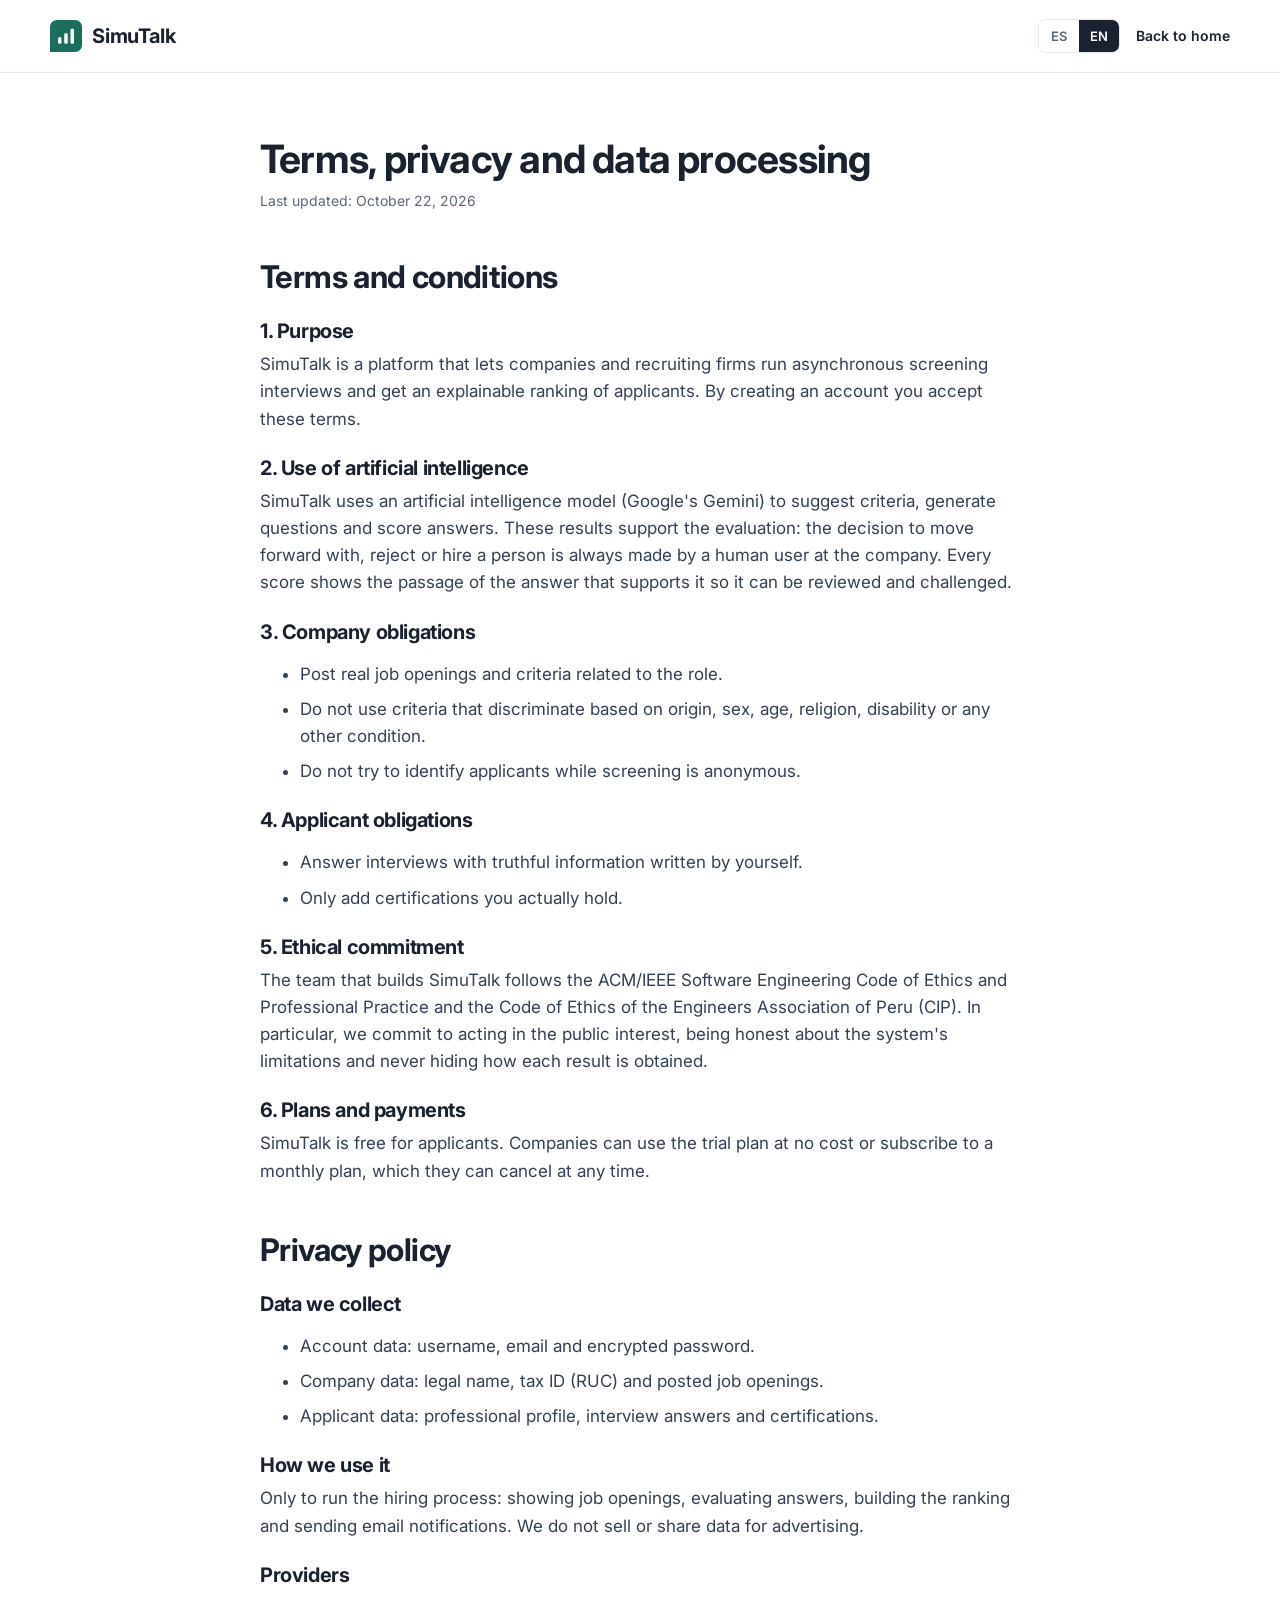
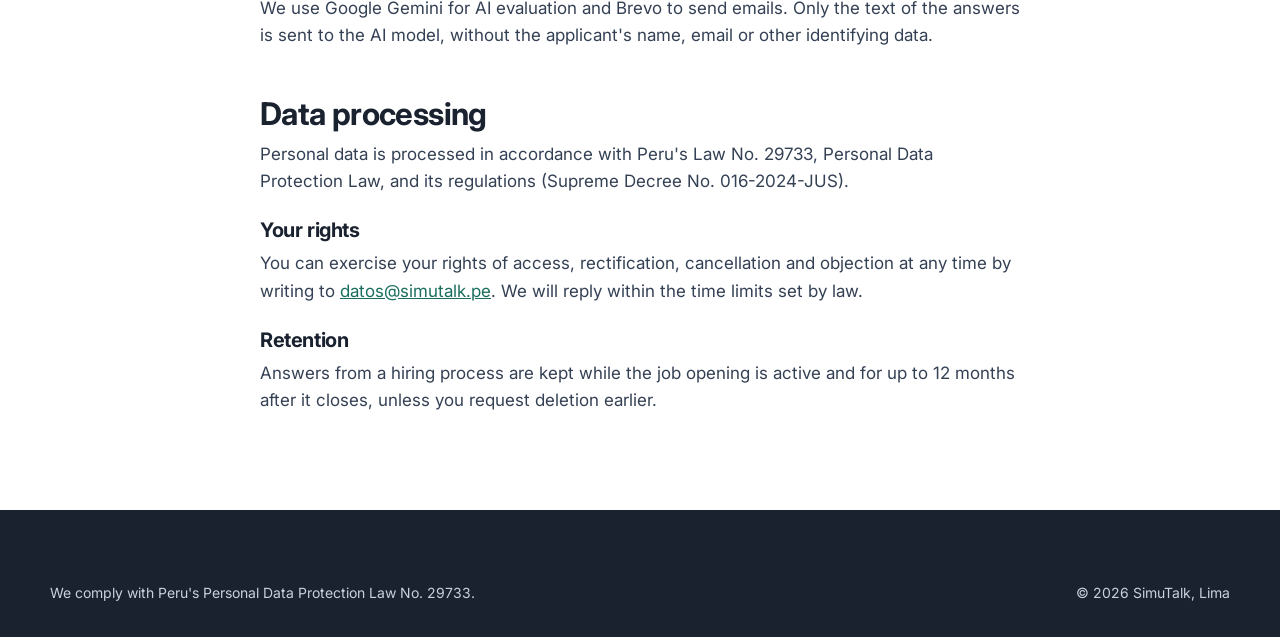
==== legal.html @ f659acd7 "feat(legal): add terms, privacy and data processing page" ====
<!doctype html>
<html lang="es-419" data-idioma="es">
  <head>
    <meta charset="utf-8" />
    <meta name="viewport" content="width=device-width, initial-scale=1" />
    <title>SimuTalk | Términos, privacidad y tratamiento de datos</title>
    <link rel="icon" href="assets/favicon.svg" type="image/svg+xml" />
    <link rel="preconnect" href="https://fonts.googleapis.com" />
    <link rel="preconnect" href="https://fonts.gstatic.com" crossorigin />
    <link
      href="https://fonts.googleapis.com/css2?family=Inter:wght@400;500;600;700&display=swap"
      rel="stylesheet"
    />
    <link rel="stylesheet" href="css/styles.css" />
  </head>
  <body data-titulo="legal.title">
    <a class="saltar" href="#contenido" data-i18n="skip">Saltar al contenido</a>

    <header class="encabezado encabezado-simple" id="encabezado">
      <div class="contenedor">
        <a class="marca" href="index.html" aria-label="SimuTalk, ir al inicio" data-i18n-attr="aria-label:brand.home">
          <svg viewBox="0 0 64 64" aria-hidden="true">
            <path d="M0 14C0 6.3 6.3 0 14 0h36c7.7 0 14 6.3 14 14v36c0 7.7-6.3 14-14 14H0V14z" fill="#1B6E5E" />
            <rect x="16" y="34" width="7" height="14" rx="3.5" fill="#fff" />
            <rect x="28.5" y="26" width="7" height="22" rx="3.5" fill="#fff" />
            <rect x="41" y="17" width="7" height="31" rx="3.5" fill="#fff" />
          </svg>
          <span>SimuTalk</span>
        </a>
        <div class="acciones">
          <div class="idioma" role="group" aria-label="Idioma" data-i18n-attr="aria-label:lang.label">
            <button type="button" data-lang="es" aria-pressed="true" lang="es">ES</button>
            <button type="button" data-lang="en" aria-pressed="false" lang="en">EN</button>
          </div>
          <a class="enlace-sesion" href="index.html" data-i18n="footer.back">Volver al inicio</a>
        </div>
      </div>
    </header>

    <main id="contenido" class="legal">
      <div class="contenedor">
        <h1 data-i18n="legal.h1">Términos, privacidad y tratamiento de datos</h1>
        <p class="actualizado" data-i18n="legal.updated">Última actualización: 22 de octubre de 2026</p>

        <!-- Términos y condiciones -->
        <section id="terminos" aria-labelledby="terminos-titulo">
          <h2 id="terminos-titulo" data-i18n="footer.terms">Términos y condiciones</h2>

          <div data-solo="es" lang="es-419">
            <h3>1. Objeto</h3>
            <p>
              SimuTalk es una plataforma que permite a empresas y consultoras realizar entrevistas de
              preselección asincrónicas y obtener un ranking explicable de postulantes. Al crear una cuenta
              aceptas estos términos.
            </p>
            <h3>2. Uso de inteligencia artificial</h3>
            <p>
              SimuTalk usa un modelo de inteligencia artificial (Gemini, de Google) para sugerir criterios,
              generar preguntas y puntuar respuestas. Estos resultados son una ayuda para la evaluación: la
              decisión de avanzar, descartar o contratar a una persona la toma siempre un usuario humano de la
              empresa. Cada puntaje muestra el fragmento de la respuesta que lo sustenta para que pueda
              revisarse y cuestionarse.
            </p>
            <h3>3. Obligaciones de las empresas</h3>
            <ul>
              <li>Publicar vacantes reales y criterios relacionados con el puesto.</li>
              <li>No usar criterios que discriminen por origen, sexo, edad, religión, discapacidad u otra condición.</li>
              <li>No intentar identificar a los postulantes mientras el cribado es anónimo.</li>
            </ul>
            <h3>4. Obligaciones de los postulantes</h3>
            <ul>
              <li>Responder las entrevistas con información veraz y de autoría propia.</li>
              <li>Registrar solo certificaciones que realmente posean.</li>
            </ul>
            <h3>5. Compromiso ético</h3>
            <p>
              El equipo que desarrolla SimuTalk se rige por el Código de Ética y Práctica Profesional de la
              Ingeniería de Software de ACM/IEEE y por el Código de Ética del Colegio de Ingenieros del Perú (CIP).
              En particular, nos comprometemos a actuar en favor del interés público, a ser honestos sobre las
              limitaciones del sistema y a no ocultar cómo se obtiene cada resultado.
            </p>
            <h3>6. Planes y pagos</h3>
            <p>
              El uso es gratuito para los postulantes. Las empresas pueden usar el plan de prueba sin costo o
              contratar un plan mensual, que pueden cancelar en cualquier momento.
            </p>
          </div>

          <div data-solo="en" lang="en-US">
            <h3>1. Purpose</h3>
            <p>
              SimuTalk is a platform that lets companies and recruiting firms run asynchronous screening
              interviews and get an explainable ranking of applicants. By creating an account you accept these
              terms.
            </p>
            <h3>2. Use of artificial intelligence</h3>
            <p>
              SimuTalk uses an artificial intelligence model (Google's Gemini) to suggest criteria, generate
              questions and score answers. These results support the evaluation: the decision to move forward
              with, reject or hire a person is always made by a human user at the company. Every score shows the
              passage of the answer that supports it so it can be reviewed and challenged.
            </p>
            <h3>3. Company obligations</h3>
            <ul>
              <li>Post real job openings and criteria related to the role.</li>
              <li>Do not use criteria that discriminate based on origin, sex, age, religion, disability or any other condition.</li>
              <li>Do not try to identify applicants while screening is anonymous.</li>
            </ul>
            <h3>4. Applicant obligations</h3>
            <ul>
              <li>Answer interviews with truthful information written by yourself.</li>
              <li>Only add certifications you actually hold.</li>
            </ul>
            <h3>5. Ethical commitment</h3>
            <p>
              The team that builds SimuTalk follows the ACM/IEEE Software Engineering Code of Ethics and
              Professional Practice and the Code of Ethics of the Engineers Association of Peru (CIP). In
              particular, we commit to acting in the public interest, being honest about the system's
              limitations and never hiding how each result is obtained.
            </p>
            <h3>6. Plans and payments</h3>
            <p>
              SimuTalk is free for applicants. Companies can use the trial plan at no cost or subscribe to a
              monthly plan, which they can cancel at any time.
            </p>
          </div>
        </section>

        <!-- Política de privacidad -->
        <section id="privacidad" aria-labelledby="privacidad-titulo">
          <h2 id="privacidad-titulo" data-i18n="footer.privacy">Política de privacidad</h2>

          <div data-solo="es" lang="es-419">
            <h3>Datos que recopilamos</h3>
            <ul>
              <li>Datos de cuenta: nombre de usuario, correo y contraseña cifrada.</li>
              <li>Datos de la empresa: razón social, RUC y vacantes publicadas.</li>
              <li>Datos del postulante: perfil profesional, respuestas a entrevistas y certificaciones.</li>
            </ul>
            <h3>Para qué los usamos</h3>
            <p>
              Solo para operar el proceso de selección: mostrar vacantes, evaluar respuestas, generar el ranking
              y enviar notificaciones por correo. No vendemos ni compartimos datos con fines publicitarios.
            </p>
            <h3>Proveedores</h3>
            <p>
              Usamos Google Gemini para la evaluación con IA y Brevo para el envío de correos. Al modelo de IA
              solo se envía el texto de las respuestas, sin nombre, correo ni otros datos que identifiquen al
              postulante.
            </p>
          </div>

          <div data-solo="en" lang="en-US">
            <h3>Data we collect</h3>
            <ul>
              <li>Account data: username, email and encrypted password.</li>
              <li>Company data: legal name, tax ID (RUC) and posted job openings.</li>
              <li>Applicant data: professional profile, interview answers and certifications.</li>
            </ul>
            <h3>How we use it</h3>
            <p>
              Only to run the hiring process: showing job openings, evaluating answers, building the ranking and
              sending email notifications. We do not sell or share data for advertising.
            </p>
            <h3>Providers</h3>
            <p>
              We use Google Gemini for AI evaluation and Brevo to send emails. Only the text of the answers is
              sent to the AI model, without the applicant's name, email or other identifying data.
            </p>
          </div>
        </section>

        <!-- Tratamiento de datos personales -->
        <section id="datos" aria-labelledby="datos-titulo">
          <h2 id="datos-titulo" data-i18n="footer.data">Tratamiento de datos</h2>

          <div data-solo="es" lang="es-419">
            <p>
              El tratamiento de datos personales se realiza conforme a la Ley N.° 29733, Ley de Protección de
              Datos Personales, y su reglamento (Decreto Supremo N.° 016-2024-JUS).
            </p>
            <h3>Tus derechos</h3>
            <p>
              Puedes ejercer en cualquier momento tus derechos de acceso, rectificación, cancelación y oposición
              escribiendo a <a href="mailto:datos@simutalk.pe">datos@simutalk.pe</a>. Responderemos dentro de los
              plazos que establece la ley.
            </p>
            <h3>Conservación</h3>
            <p>
              Las respuestas de un proceso se conservan mientras la vacante esté activa y hasta 12 meses después
              de cerrada, salvo que pidas su eliminación antes.
            </p>
          </div>

          <div data-solo="en" lang="en-US">
            <p>
              Personal data is processed in accordance with Peru's Law No. 29733, Personal Data Protection Law,
              and its regulations (Supreme Decree No. 016-2024-JUS).
            </p>
            <h3>Your rights</h3>
            <p>
              You can exercise your rights of access, rectification, cancellation and objection at any time by
              writing to <a href="mailto:datos@simutalk.pe">datos@simutalk.pe</a>. We will reply within the
              time limits set by law.
            </p>
            <h3>Retention</h3>
            <p>
              Answers from a hiring process are kept while the job opening is active and for up to 12 months
              after it closes, unless you request deletion earlier.
            </p>
          </div>
        </section>
      </div>
    </main>

    <footer class="pie">
      <div class="contenedor pie-inferior">
        <p data-i18n="footer.law">Cumplimos la Ley N.° 29733 de Protección de Datos Personales.</p>
        <p>© 2026 SimuTalk, Lima</p>
      </div>
    </footer>

    <script src="js/i18n.js"></script>
    <script src="js/main.js"></script>
  </body>
</html>
---- css/styles.css ----
/* =========================================================
   SimuTalk · Landing page
   Tokens tomados del manual de marca en Figma (Identidad de marca)
   ========================================================= */
:root {
  /* Color */
  --pino: #1b6e5e;          /* primario: acciones */
  --pino-oscuro: #0f5c4f;   /* hover y fondos de marca */
  --bruma: #e8f2ef;         /* tinte del primario */
  --papel: #f5f7fa;         /* fondo alterno */
  --tinta: #1a2230;         /* texto */
  --pizarra: #5c6778;       /* texto secundario */
  --borde: #e2e8f0;
  --ambar: #ff9500;         /* evidencia: fragmentos que sustentan un puntaje */
  --ambar-tinte: #fff1dc;
  --blanco: #ffffff;

  /* Tipografía: escala 1.25 */
  --fuente: "Inter", system-ui, -apple-system, "Segoe UI", sans-serif;
  --t-sm: 0.875rem;
  --t-base: 1.0625rem;
  --t-md: 1.25rem;
  --t-lg: 1.5625rem;
  --t-xl: 1.953rem;
  --t-2xl: 2.441rem;
  --t-3xl: clamp(2.25rem, 4.6vw, 3.815rem);

  /* Espaciado: múltiplos de 8 (Material Design) */
  --e-1: 0.5rem;
  --e-2: 1rem;
  --e-3: 1.5rem;
  --e-4: 2rem;
  --e-6: 3rem;
  --e-8: 4rem;
  --e-12: 6rem;

  --radio-s: 8px;
  --radio-m: 12px;
  --radio-l: 20px;
  --ancho: 1180px;
  --sombra: 0 1px 2px rgba(26, 34, 48, 0.06), 0 8px 24px rgba(26, 34, 48, 0.08);
}

/* ---------- Base ---------- */
*,
*::before,
*::after {
  box-sizing: border-box;
}

html {
  scroll-behavior: smooth;
  scroll-padding-top: 80px;
}

body {
  margin: 0;
  font-family: var(--fuente);
  font-size: var(--t-base);
  line-height: 1.6;
  color: var(--tinta);
  background: var(--blanco);
  -webkit-font-smoothing: antialiased;
}

img,
svg {
  display: block;
  max-width: 100%;
}

h1,
h2,
h3 {
  margin: 0;
  line-height: 1.15;
  letter-spacing: -0.02em;
  font-weight: 700;
}

p {
  margin: 0;
}

a {
  color: var(--pino);
}

:focus-visible {
  outline: 3px solid var(--ambar);
  outline-offset: 3px;
  border-radius: 4px;
}

.contenedor {
  width: min(100% - 2rem, var(--ancho));
  margin-inline: auto;
}

.solo-lectores {
  position: absolute;
  width: 1px;
  height: 1px;
  overflow: hidden;
  clip: rect(0 0 0 0);
  white-space: nowrap;
}

.saltar {
  position: absolute;
  left: 1rem;
  top: -100px;
  z-index: 100;
  padding: var(--e-1) var(--e-2);
  background: var(--tinta);
  color: var(--blanco);
  border-radius: var(--radio-s);
}

.saltar:focus {
  top: 1rem;
}

/* ---------- Botones (estados al estilo Material) ---------- */
.boton {
  display: inline-flex;
  align-items: center;
  justify-content: center;
  min-height: 48px;
  padding: 0 var(--e-3);
  border: 1px solid transparent;
  border-radius: var(--radio-s);
  font: 600 var(--t-base) / 1 var(--fuente);
  text-decoration: none;
  cursor: pointer;
  transition: background-color 0.15s, border-color 0.15s;
}

.boton-primario {
  background: var(--pino);
  color: var(--blanco);
}

.boton-primario:hover {
  background: var(--pino-oscuro);
}

.boton-secundario {
  background: var(--blanco);
  color: var(--tinta);
  border-color: var(--borde);
}

.boton-secundario:hover {
  border-color: var(--pino);
  color: var(--pino);
}

/* ---------- Encabezado ---------- */
.encabezado {
  position: sticky;
  top: 0;
  z-index: 50;
  background: rgba(255, 255, 255, 0.94);
  backdrop-filter: blur(8px);
  border-bottom: 1px solid var(--borde);
}

.encabezado .contenedor {
  display: flex;
  align-items: center;
  gap: var(--e-3);
  min-height: 72px;
}

.marca {
  display: inline-flex;
  align-items: center;
  gap: 10px;
  color: var(--tinta);
  text-decoration: none;
  font-weight: 700;
  font-size: var(--t-md);
  letter-spacing: -0.01em;
}

.marca svg {
  width: 32px;
  height: 32px;
}

.navegacion {
  margin-left: auto;
}

.navegacion ul {
  display: flex;
  gap: var(--e-3);
  margin: 0;
  padding: 0;
  list-style: none;
}

.navegacion a {
  color: var(--pizarra);
  text-decoration: none;
  font-size: var(--t-sm);
  font-weight: 500;
}

.navegacion a:hover {
  color: var(--tinta);
}

.acciones {
  display: flex;
  align-items: center;
  gap: var(--e-2);
}

.acciones .boton {
  min-height: 40px;
  padding: 0 var(--e-2);
  font-size: var(--t-sm);
}

.enlace-sesion {
  color: var(--tinta);
  font-size: var(--t-sm);
  font-weight: 600;
  text-decoration: none;
}

.idioma {
  display: inline-flex;
  border: 1px solid var(--borde);
  border-radius: var(--radio-s);
  overflow: hidden;
}

.idioma button {
  min-width: 40px;
  min-height: 32px;
  border: 0;
  background: transparent;
  color: var(--pizarra);
  font: 600 0.8125rem var(--fuente);
  cursor: pointer;
}

.idioma button[aria-pressed="true"] {
  background: var(--tinta);
  color: var(--blanco);
}

.boton-menu {
  display: none;
  margin-left: auto;
  width: 44px;
  height: 44px;
  border: 1px solid var(--borde);
  border-radius: var(--radio-s);
  background: var(--blanco);
  cursor: pointer;
}

.boton-menu span {
  display: block;
  width: 18px;
  height: 2px;
  margin: 4px auto;
  background: var(--tinta);
}

/* ---------- Hero ---------- */
.hero {
  padding: var(--e-8) 0;
  background: linear-gradient(var(--papel), var(--blanco));
}

.hero .contenedor {
  display: grid;
  grid-template-columns: 1fr 1.05fr;
  gap: var(--e-8);
  align-items: center;
}

.hero h1 {
  font-size: var(--t-3xl);
  letter-spacing: -0.035em;
  max-width: 13ch;
}

.hero-texto > p {
  margin-top: var(--e-3);
  max-width: 46ch;
  font-size: var(--t-md);
  color: var(--pizarra);
}

.hero-botones {
  display: flex;
  flex-wrap: wrap;
  gap: var(--e-2);
  margin-top: var(--e-4);
}

.hero-nota {
  margin-top: var(--e-2);
  font-size: var(--t-sm);
  color: var(--pizarra);
}

/* Demo de evidencia: el elemento principal de la página */
.evidencia {
  background: var(--blanco);
  border: 1px solid var(--borde);
  border-radius: var(--radio-l);
  box-shadow: var(--sombra);
  overflow: hidden;
}

.evidencia-cabecera {
  display: flex;
  justify-content: space-between;
  gap: var(--e-2);
  padding: var(--e-3) var(--e-3) var(--e-2);
  border-bottom: 1px solid var(--borde);
}

.evidencia-cabecera strong {
  display: block;
  font-size: var(--t-base);
}

.evidencia-cabecera small {
  color: var(--pizarra);
  font-size: var(--t-sm);
}

.puntaje-total {
  text-align: right;
}

.puntaje-total b {
  display: block;
  font-size: var(--t-xl);
  line-height: 1;
  font-variant-numeric: tabular-nums;
  color: var(--pino);
}

.evidencia-cuerpo {
  padding: var(--e-3);
}

.pregunta {
  font-size: var(--t-sm);
  color: var(--pizarra);
}

.respuesta {
  margin-top: var(--e-1);
  font-size: 0.98rem;
  line-height: 1.7;
}

.fragmento {
  padding: 1px 2px;
  border-bottom: 2px solid var(--borde);
  transition: background-color 0.2s, border-color 0.2s;
}

.fragmento.activo {
  background: var(--ambar-tinte);
  border-bottom-color: var(--ambar);
}

.criterios {
  display: grid;
  gap: var(--e-1);
  margin: var(--e-3) 0 0;
  padding: 0;
  list-style: none;
}

.criterio {
  display: grid;
  grid-template-columns: 1fr auto auto;
  align-items: center;
  gap: var(--e-2);
  width: 100%;
  padding: 12px var(--e-2);
  border: 1px solid var(--borde);
  border-radius: var(--radio-m);
  background: var(--blanco);
  color: var(--tinta);
  font: 500 var(--t-sm) var(--fuente);
  text-align: left;
  cursor: pointer;
}

.criterio:hover {
  border-color: var(--pizarra);
}

.criterio[aria-pressed="true"] {
  border-color: var(--ambar);
  background: var(--ambar-tinte);
}

.criterio .peso {
  color: var(--pizarra);
  font-variant-numeric: tabular-nums;
}

.criterio .valor {
  min-width: 2.5ch;
  font-weight: 700;
  font-size: var(--t-base);
  text-align: right;
  font-variant-numeric: tabular-nums;
}

.evidencia-pie {
  padding: var(--e-2) var(--e-3);
  background: var(--papel);
  font-size: var(--t-sm);
  color: var(--pizarra);
}

/* ---------- Secciones ---------- */
.seccion {
  padding: var(--e-12) 0;
}

.seccion-alterna {
  background: var(--papel);
}

.seccion h2 {
  font-size: var(--t-2xl);
  max-width: 22ch;
}

.introduccion {
  margin-top: var(--e-2);
  max-width: 60ch;
  font-size: var(--t-md);
  color: var(--pizarra);
}

/* Problema */
.cifras {
  display: grid;
  grid-template-columns: repeat(3, 1fr);
  gap: var(--e-4);
  margin: var(--e-6) 0 0;
}

.cifras div {
  padding-top: var(--e-2);
  border-top: 3px solid var(--pino);
}

.cifras dt {
  font-size: var(--t-2xl);
  font-weight: 700;
  letter-spacing: -0.03em;
  font-variant-numeric: tabular-nums;
}

.cifras dd {
  margin: var(--e-1) 0 0;
  color: var(--pizarra);
  max-width: 28ch;
}

.fuente {
  margin-top: var(--e-3);
  font-size: var(--t-sm);
  color: var(--pizarra);
}

/* Pasos (es una secuencia real, por eso va numerado) */
.pasos {
  display: grid;
  grid-template-columns: repeat(3, 1fr);
  gap: var(--e-4);
  margin: var(--e-6) 0 0;
  padding: 0;
  list-style: none;
  counter-reset: paso;
}

.pasos li {
  position: relative;
  padding-top: var(--e-6);
  counter-increment: paso;
}

.pasos li::before {
  content: counter(paso);
  position: absolute;
  top: 0;
  left: 0;
  display: grid;
  place-items: center;
  width: 40px;
  height: 40px;
  border-radius: 50%;
  background: var(--pino);
  color: var(--blanco);
  font-weight: 700;
}

.pasos li:not(:last-child)::after {
  content: "";
  position: absolute;
  top: 20px;
  left: 56px;
  right: -16px;
  height: 2px;
  background: var(--borde);
}

.pasos h3,
.funciones h3 {
  font-size: var(--t-md);
}

.pasos p,
.funciones p {
  margin-top: var(--e-1);
  color: var(--pizarra);
}

/* Funcionalidades: lista en dos columnas, sin tarjetas */
.funciones {
  display: grid;
  grid-template-columns: repeat(2, 1fr);
  gap: var(--e-4) var(--e-8);
  margin: var(--e-6) 0 0;
  padding: 0;
  list-style: none;
}

.funciones li {
  padding-left: var(--e-3);
  border-left: 2px solid var(--bruma);
}

/* Audiencias */
.audiencias {
  display: grid;
  grid-template-columns: 1fr 1fr;
}

.audiencia {
  padding: var(--e-12) var(--e-6);
}

/* alinea el texto con el borde del contenedor */
.audiencia-empresa {
  padding-left: max(1rem, calc(100% - var(--ancho) / 2));
  background: var(--pino-oscuro);
  color: var(--blanco);
}

.audiencia-postulante {
  background: var(--bruma);
}

.audiencia h2 {
  font-size: var(--t-xl);
  max-width: 16ch;
}

.audiencia ul {
  margin: var(--e-3) 0 var(--e-4);
  padding-left: 1.1em;
}

.audiencia li + li {
  margin-top: var(--e-1);
}

.audiencia-empresa .boton {
  background: var(--blanco);
  color: var(--pino-oscuro);
}

.audiencia-empresa .boton:hover {
  background: var(--bruma);
}

/* Impacto ambiental */
.impacto {
  display: grid;
  grid-template-columns: 1fr 1fr;
  gap: var(--e-8);
  align-items: center;
}

.calculadora {
  padding: var(--e-4);
  border: 1px solid var(--borde);
  border-radius: var(--radio-l);
  background: var(--blanco);
}

.calculadora label {
  display: flex;
  justify-content: space-between;
  font-weight: 600;
}

.calculadora output {
  font-variant-numeric: tabular-nums;
  color: var(--pino);
}

.calculadora input[type="range"] {
  width: 100%;
  margin: var(--e-2) 0 var(--e-3);
  accent-color: var(--pino);
}

.resultados {
  display: grid;
  grid-template-columns: repeat(3, 1fr);
  gap: var(--e-2);
  margin: 0;
}

.resultados dt {
  font-size: var(--t-sm);
  color: var(--pizarra);
}

.resultados dd {
  margin: 4px 0 0;
  font-size: var(--t-lg);
  font-weight: 700;
  font-variant-numeric: tabular-nums;
}

.calculadora .fuente {
  margin-top: var(--e-3);
}

/* Planes */
.planes {
  display: grid;
  grid-template-columns: repeat(3, 1fr);
  gap: var(--e-3);
  margin-top: var(--e-6);
  align-items: start;
}

.plan {
  padding: var(--e-4);
  border: 1px solid var(--borde);
  border-radius: var(--radio-l);
  background: var(--blanco);
}

.plan-destacado {
  border: 2px solid var(--pino);
  box-shadow: var(--sombra);
}

.plan h3 {
  font-size: var(--t-md);
}

.plan .etiqueta {
  display: inline-block;
  margin-left: var(--e-1);
  padding: 2px 10px;
  border-radius: 999px;
  background: var(--bruma);
  color: var(--pino-oscuro);
  font-size: 0.8125rem;
  font-weight: 600;
  vertical-align: middle;
}

.precio {
  margin: var(--e-2) 0 var(--e-3);
  font-size: var(--t-2xl);
  font-weight: 700;
  letter-spacing: -0.03em;
}

.precio small {
  font-size: var(--t-sm);
  font-weight: 500;
  color: var(--pizarra);
  letter-spacing: 0;
}

.plan ul {
  margin: 0 0 var(--e-4);
  padding-left: 1.1em;
  color: var(--pizarra);
}

.plan li + li {
  margin-top: 6px;
}

.plan .boton {
  width: 100%;
}

/* Video */
.video {
  display: flex;
  flex-wrap: wrap;
  align-items: center;
  justify-content: space-between;
  gap: var(--e-3);
}

/* Preguntas frecuentes */
.preguntas {
  max-width: 760px;
  margin-top: var(--e-4);
}

.pregunta-item {
  border-bottom: 1px solid var(--borde);
}

.pregunta-item h3 {
  font-size: var(--t-base);
}

.pregunta-item button {
  display: flex;
  justify-content: space-between;
  align-items: center;
  gap: var(--e-2);
  width: 100%;
  padding: var(--e-3) 0;
  border: 0;
  background: none;
  color: var(--tinta);
  font: 600 var(--t-base) var(--fuente);
  text-align: left;
  cursor: pointer;
}

.pregunta-item button::after {
  content: "+";
  font-size: var(--t-lg);
  font-weight: 400;
  color: var(--pino);
  transition: transform 0.2s;
}

.pregunta-item button[aria-expanded="true"]::after {
  transform: rotate(45deg);
}

.pregunta-item .respuesta-faq {
  padding-bottom: var(--e-3);
  color: var(--pizarra);
  max-width: 65ch;
}

/* Llamado final */
.llamado {
  padding: var(--e-8) 0;
  background: var(--pino);
  color: var(--blanco);
}

.llamado .contenedor {
  display: flex;
  flex-wrap: wrap;
  align-items: center;
  justify-content: space-between;
  gap: var(--e-3);
}

.llamado h2 {
  font-size: var(--t-xl);
}

.llamado p {
  margin-top: var(--e-1);
  opacity: 0.85;
}

.llamado .boton {
  background: var(--blanco);
  color: var(--pino-oscuro);
}

/* Pie de página */
.pie {
  padding: var(--e-6) 0 var(--e-4);
  background: var(--tinta);
  color: #c9d1dc;
  font-size: var(--t-sm);
}

.pie a {
  color: #c9d1dc;
}

.pie a:hover {
  color: var(--blanco);
}

.pie-superior {
  display: flex;
  flex-wrap: wrap;
  justify-content: space-between;
  gap: var(--e-4);
  padding-bottom: var(--e-4);
  border-bottom: 1px solid #2c3647;
}

.pie .marca {
  color: var(--blanco);
}

.pie-superior p {
  margin-top: var(--e-1);
  max-width: 34ch;
}

.pie nav ul {
  display: grid;
  grid-template-columns: repeat(2, auto);
  gap: var(--e-1) var(--e-6);
  margin: 0;
  padding: 0;
  list-style: none;
}

.pie-inferior {
  display: flex;
  flex-wrap: wrap;
  justify-content: space-between;
  gap: var(--e-2);
  padding-top: var(--e-3);
}

/* ---------- Página legal ---------- */
.legal {
  padding: var(--e-8) 0 var(--e-12);
}

.legal .contenedor {
  max-width: 760px;
}

.legal h1 {
  font-size: var(--t-2xl);
}

.legal h2 {
  margin-top: var(--e-6);
  font-size: var(--t-xl);
}

.legal h3 {
  margin-top: var(--e-3);
  font-size: var(--t-md);
}

.legal p,
.legal li {
  margin-top: var(--e-1);
  color: #344054;
}

.legal .actualizado {
  margin-top: var(--e-1);
  color: var(--pizarra);
  font-size: var(--t-sm);
}

/* Texto bilingüe largo: se muestra solo el bloque del idioma activo */
[data-idioma="es"] [data-solo="en"],
[data-idioma="en"] [data-solo="es"] {
  display: none;
}

.legal section {
  margin-top: var(--e-6);
}

.encabezado-simple .acciones {
  margin-left: auto;
}

/* ---------- Responsive ---------- */
@media (max-width: 1080px) {
  .navegacion ul {
    gap: var(--e-2);
  }

  .enlace-sesion {
    display: none;
  }

  .encabezado-simple .enlace-sesion {
    display: inline;
  }
}

@media (max-width: 960px) {
  .boton-menu {
    display: block;
  }

  .navegacion,
  .acciones {
    display: none;
  }

  .encabezado-simple .acciones {
    display: flex;
  }

  .encabezado.abierto .contenedor {
    flex-wrap: wrap;
    padding-bottom: var(--e-2);
  }

  .encabezado.abierto .navegacion,
  .encabezado.abierto .acciones {
    display: block;
    width: 100%;
    margin: 0;
  }

  .encabezado.abierto .navegacion ul {
    flex-direction: column;
    gap: 0;
  }

  .encabezado.abierto .navegacion a {
    display: block;
    padding: 12px 0;
    font-size: var(--t-base);
  }

  .encabezado.abierto .acciones {
    display: flex;
    flex-wrap: wrap;
  }

  .encabezado.abierto .enlace-sesion {
    display: inline;
  }

  .hero .contenedor,
  .impacto {
    grid-template-columns: 1fr;
  }

  .hero h1 {
    max-width: 16ch;
  }

  .cifras,
  .pasos,
  .planes {
    grid-template-columns: 1fr;
  }

  .pasos li:not(:last-child)::after {
    display: none;
  }

  .audiencias {
    grid-template-columns: 1fr;
  }

  .audiencia {
    padding: var(--e-8) var(--e-3);
  }
}

@media (max-width: 640px) {
  :root {
    --e-12: 4rem;
  }

  .funciones,
  .resultados {
    grid-template-columns: 1fr;
  }

  .hero-botones .boton {
    width: 100%;
  }

  .criterio {
    grid-template-columns: 1fr auto;
  }

  .criterio .peso {
    display: none;
  }

  .pie nav ul {
    grid-template-columns: 1fr;
  }
}

@media (prefers-reduced-motion: reduce) {
  html {
    scroll-behavior: auto;
  }

  *,
  *::before,
  *::after {
    transition: none !important;
  }
}
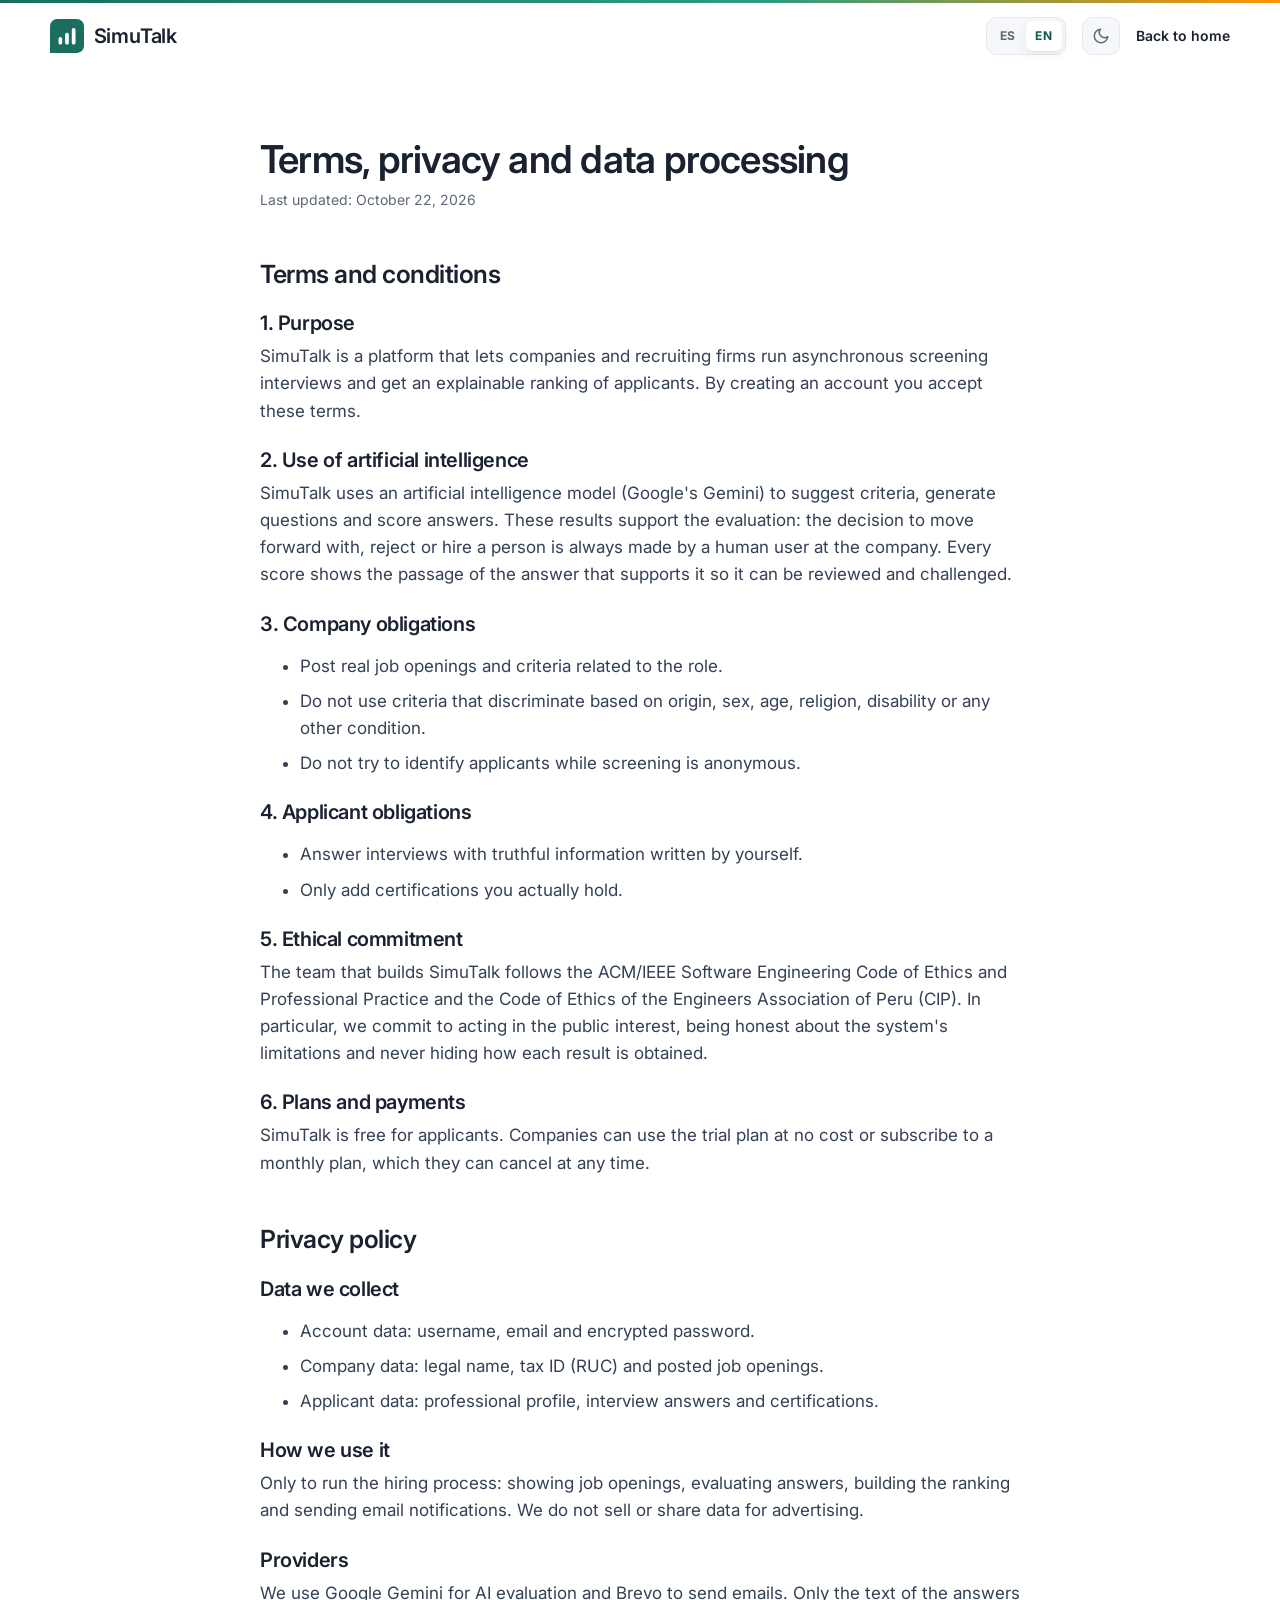
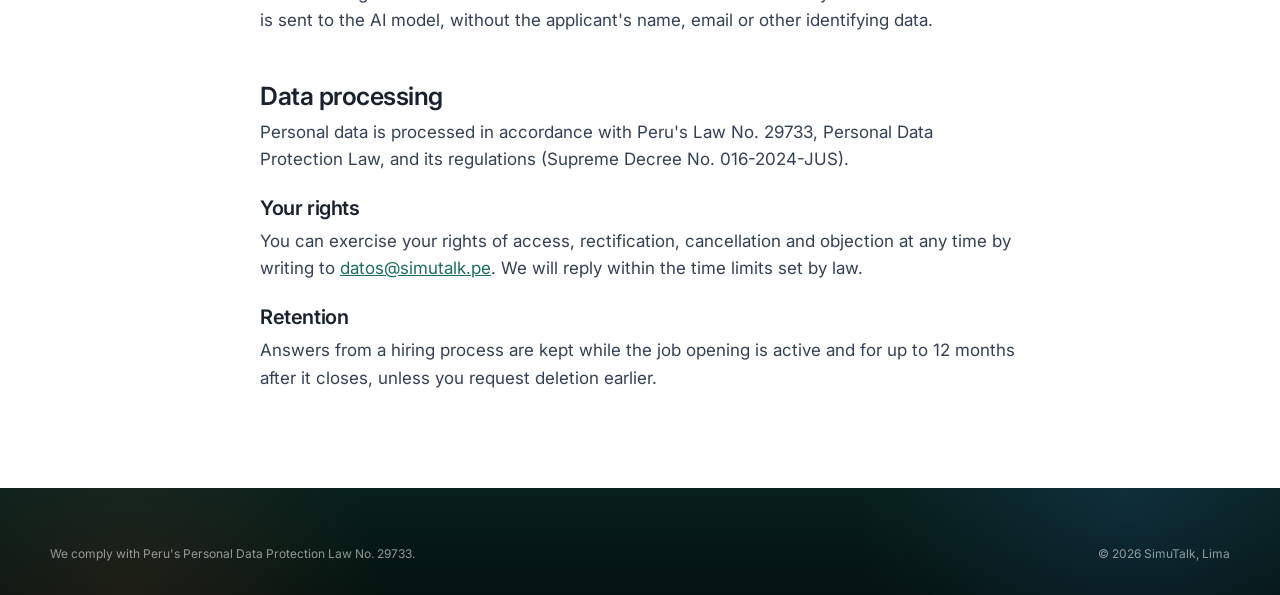
==== commit 11bf5d62: "feat(landing): add dark mode toggle" ====
--- a/legal.html
+++ b/legal.html
@@ -11,6 +11,18 @@
       href="https://fonts.googleapis.com/css2?family=Inter:wght@400;500;600;700&display=swap"
       rel="stylesheet"
     />
+    <script>
+      
+      (function () {
+        try {
+          if (localStorage.getItem("simutalk.tema") === "oscuro") {
+            document.documentElement.dataset.tema = "oscuro";
+          }
+        } catch (e) {
+          
+        }
+      })();
+    </script>
     <link rel="stylesheet" href="css/styles.css" />
   </head>
   <body data-titulo="legal.title">
@@ -32,6 +44,21 @@
             <button type="button" data-lang="es" aria-pressed="true" lang="es">ES</button>
             <button type="button" data-lang="en" aria-pressed="false" lang="en">EN</button>
           </div>
+          <button
+            class="boton-tema"
+            id="boton-tema"
+            type="button"
+            aria-label="Cambiar a modo oscuro"
+            title="Cambiar a modo oscuro"
+          >
+            <svg class="icono-luna" viewBox="0 0 24 24" width="18" height="18" fill="none" stroke="currentColor" stroke-width="2" stroke-linecap="round" stroke-linejoin="round" aria-hidden="true">
+              <path d="M21 12.79A9 9 0 1 1 11.21 3 7 7 0 0 0 21 12.79z" />
+            </svg>
+            <svg class="icono-sol" viewBox="0 0 24 24" width="18" height="18" fill="none" stroke="currentColor" stroke-width="2" stroke-linecap="round" stroke-linejoin="round" aria-hidden="true">
+              <circle cx="12" cy="12" r="4" />
+              <path d="M12 2v2M12 20v2M4.93 4.93l1.41 1.41M17.66 17.66l1.41 1.41M2 12h2M20 12h2M4.93 19.07l1.41-1.41M17.66 6.34l1.41-1.41" />
+            </svg>
+          </button>
           <a class="enlace-sesion" href="index.html" data-i18n="footer.back">Volver al inicio</a>
         </div>
       </div>
--- a/css/styles.css
+++ b/css/styles.css
@@ -1,31 +1,44 @@
 /* =========================================================
    SimuTalk · Landing page
-   Tokens tomados del manual de marca en Figma (Identidad de marca)
+   Tokens del manual de marca (Figma) alineados con la app Angular:
+   mismos verdes, naranja de acento, Inter, curva de movimiento y sombras.
    ========================================================= */
 :root {
-  /* Color */
-  --pino: #1b6e5e;          /* primario: acciones */
-  --pino-oscuro: #0f5c4f;   /* hover y fondos de marca */
-  --bruma: #e8f2ef;         /* tinte del primario */
-  --papel: #f5f7fa;         /* fondo alterno */
-  --tinta: #1a2230;         /* texto */
-  --pizarra: #5c6778;       /* texto secundario */
+  /* Color de la marca */
+  --pino: #1b6e5e; /* primario: acciones */
+  --pino-oscuro: #0f5c4f; /* hover y fondos de marca */
+  --pino-noche: #0a3a33; /* fondos oscuros */
+  --menta: #7fd6c0; /* acento claro sobre verde */
+  --bruma: #e8f2ef; /* tinte del primario */
+  --papel: #f5f7fa; /* fondo alterno */
+  --tinta: #1a2230; /* texto */
+  --pizarra: #5c6778; /* texto secundario */
   --borde: #e2e8f0;
-  --ambar: #ff9500;         /* evidencia: fragmentos que sustentan un puntaje */
+  --ambar: #ff9500; /* evidencia y acento */
   --ambar-tinte: #fff1dc;
+  --azul: #3e6ae1; /* tercer color de criterios */
   --blanco: #ffffff;
 
-  /* Tipografía: escala 1.25 */
+  /* Banda de marca: verde profundo con brillos (igual que la app) */
+  --banda:
+    radial-gradient(circle at 88% 12%, rgba(255, 149, 0, 0.22), transparent 30%),
+    radial-gradient(circle at 6% 105%, rgba(127, 214, 192, 0.28), transparent 34%),
+    linear-gradient(140deg, var(--pino) 0%, var(--pino-oscuro) 55%, var(--pino-noche) 100%);
+  --trama:
+    linear-gradient(rgba(255, 255, 255, 0.06) 1px, transparent 1px),
+    linear-gradient(90deg, rgba(255, 255, 255, 0.06) 1px, transparent 1px);
+
+  /* Tipografía */
   --fuente: "Inter", system-ui, -apple-system, "Segoe UI", sans-serif;
+  --t-xs: 0.75rem;
   --t-sm: 0.875rem;
   --t-base: 1.0625rem;
   --t-md: 1.25rem;
   --t-lg: 1.5625rem;
-  --t-xl: 1.953rem;
-  --t-2xl: 2.441rem;
-  --t-3xl: clamp(2.25rem, 4.6vw, 3.815rem);
-
-  /* Espaciado: múltiplos de 8 (Material Design) */
+  --t-xl: clamp(1.75rem, 3vw, 2.4rem);
+  --t-3xl: clamp(2.3rem, 4.8vw, 3.75rem);
+
+  /* Espaciado: múltiplos de 8 */
   --e-1: 0.5rem;
   --e-2: 1rem;
   --e-3: 1.5rem;
@@ -34,13 +47,41 @@
   --e-8: 4rem;
   --e-12: 6rem;
 
-  --radio-s: 8px;
-  --radio-m: 12px;
+  --radio-s: 10px;
+  --radio-m: 14px;
   --radio-l: 20px;
   --ancho: 1180px;
-  --sombra: 0 1px 2px rgba(26, 34, 48, 0.06), 0 8px 24px rgba(26, 34, 48, 0.08);
-}
-
+
+  --sombra-s: 0 1px 2px rgba(16, 24, 40, 0.04), 0 4px 12px rgba(16, 24, 40, 0.05);
+  --sombra-m: 0 14px 34px rgba(15, 92, 79, 0.12);
+  --sombra-l: 0 30px 70px rgba(10, 58, 51, 0.28);
+
+  /* Movimiento: lento y suave, sin rebotes */
+  --curva: cubic-bezier(0.22, 1, 0.36, 1);
+  --dur: 0.33s;
+  
+  /* Superficies: en el tema claro son blancas; el tema oscuro las redefine */
+  --fondo: var(--blanco); /* fondo de la página */
+  --superficie: var(--blanco); /* tarjetas y contenedores */
+}
+
+/* ---------- Tema oscuro: mismas variables, otros valores ---------- */
+:root[data-tema="oscuro"] {
+  color-scheme: dark; /* barras de scroll y controles nativos también oscuros */
+
+  --fondo: #0b1513;
+  --superficie: #152522;
+  --papel: #101d1a;
+  --bruma: #17322c;
+  --tinta: #e8f0ee;
+  --pizarra: #9fb1ac;
+  --borde: #263a35;
+  --ambar-tinte: #3b2d15;
+
+  --sombra-s: 0 1px 2px rgba(0, 0, 0, 0.3), 0 4px 12px rgba(0, 0, 0, 0.25);
+  --sombra-m: 0 14px 34px rgba(0, 0, 0, 0.4);
+  --sombra-l: 0 30px 70px rgba(0, 0, 0, 0.5);
+}
 /* ---------- Base ---------- */
 *,
 *::before,
@@ -50,7 +91,7 @@
 
 html {
   scroll-behavior: smooth;
-  scroll-padding-top: 80px;
+  scroll-padding-top: 84px;
 }
 
 body {
@@ -75,7 +116,7 @@
   margin: 0;
   line-height: 1.15;
   letter-spacing: -0.02em;
-  font-weight: 700;
+  font-weight: 600;
 }
 
 p {
@@ -89,12 +130,18 @@
 :focus-visible {
   outline: 3px solid var(--ambar);
   outline-offset: 3px;
-  border-radius: 4px;
+  border-radius: 6px;
 }
 
 .contenedor {
-  width: min(100% - 2rem, var(--ancho));
+  width: min(100% - 2.5rem, var(--ancho));
   margin-inline: auto;
+}
+
+.material-symbols-outlined {
+  font-size: 1.25em;
+  line-height: 1;
+  user-select: none;
 }
 
 .solo-lectores {
@@ -110,10 +157,11 @@
   position: absolute;
   left: 1rem;
   top: -100px;
-  z-index: 100;
+  z-index: 200;
   padding: var(--e-1) var(--e-2);
-  background: var(--tinta);
+  background: var(--pino);
   color: var(--blanco);
+  font-weight: 600;
   border-radius: var(--radio-s);
 }
 
@@ -121,24 +169,52 @@
   top: 1rem;
 }
 
-/* ---------- Botones (estados al estilo Material) ---------- */
+/* Etiqueta en mayúsculas espaciadas sobre los títulos */
+.kicker {
+  margin: 0 0 var(--e-2);
+  font-size: var(--t-xs);
+  font-weight: 600;
+  letter-spacing: 0.16em;
+  text-transform: uppercase;
+  color: var(--pino);
+}
+
+.kicker-claro {
+  color: rgba(255, 255, 255, 0.72);
+}
+
+/* ---------- Botones ---------- */
 .boton {
   display: inline-flex;
   align-items: center;
   justify-content: center;
+  gap: 0.5rem;
   min-height: 48px;
-  padding: 0 var(--e-3);
-  border: 1px solid transparent;
+  padding: 0.7rem 1.4rem;
+  border: 1.5px solid transparent;
   border-radius: var(--radio-s);
-  font: 600 var(--t-base) / 1 var(--fuente);
+  font: inherit;
+  font-size: var(--t-sm);
+  font-weight: 600;
   text-decoration: none;
+  white-space: nowrap;
   cursor: pointer;
-  transition: background-color 0.15s, border-color 0.15s;
+  transition:
+    background-color var(--dur) var(--curva),
+    color var(--dur) var(--curva),
+    border-color var(--dur) var(--curva),
+    transform var(--dur) var(--curva),
+    box-shadow var(--dur) var(--curva);
+}
+
+.boton:hover {
+  transform: translateY(-2px);
 }
 
 .boton-primario {
   background: var(--pino);
   color: var(--blanco);
+  box-shadow: 0 8px 20px rgba(27, 110, 94, 0.25);
 }
 
 .boton-primario:hover {
@@ -147,13 +223,58 @@
 
 .boton-secundario {
   background: var(--blanco);
-  color: var(--tinta);
+  color: var(--pino);
   border-color: var(--borde);
 }
 
 .boton-secundario:hover {
   border-color: var(--pino);
+}
+
+.boton-blanco {
+  background: var(--blanco);
+  color: var(--pino-oscuro);
+  box-shadow: 0 10px 24px rgba(0, 0, 0, 0.18);
+}
+
+.boton-blanco:hover {
+  background: var(--bruma);
+}
+
+.boton-contorno-claro {
+  background: rgba(255, 255, 255, 0.06);
+  color: var(--blanco);
+  border-color: rgba(255, 255, 255, 0.4);
+}
+
+.boton-contorno-claro:hover {
+  background: rgba(255, 255, 255, 0.14);
+  border-color: var(--blanco);
+}
+
+/* Enlace "ver más" con línea-flecha que se alarga */
+.enlace-flecha {
+  display: inline-flex;
+  align-items: center;
+  gap: 10px;
+  font-size: var(--t-sm);
+  font-weight: 600;
+  letter-spacing: 0.06em;
+  text-transform: uppercase;
+  text-decoration: none;
   color: var(--pino);
+}
+
+.enlace-flecha::after {
+  content: "";
+  width: 24px;
+  height: 1.5px;
+  background: currentColor;
+  transition: width var(--dur) var(--curva);
+}
+
+.enlace-flecha:hover::after {
+  width: 40px;
 }
 
 /* ---------- Encabezado ---------- */
@@ -161,9 +282,24 @@
   position: sticky;
   top: 0;
   z-index: 50;
-  background: rgba(255, 255, 255, 0.94);
-  backdrop-filter: blur(8px);
-  border-bottom: 1px solid var(--borde);
+  background: rgba(255, 255, 255, 0.82);
+  backdrop-filter: saturate(160%) blur(16px);
+  border-bottom: 1px solid transparent;
+  transition: border-color var(--dur) var(--curva), box-shadow var(--dur) var(--curva);
+}
+
+/* Franja de marca arriba, como en la app */
+.encabezado::before {
+  content: "";
+  position: absolute;
+  inset: 0 0 auto 0;
+  height: 3px;
+  background: linear-gradient(90deg, var(--pino) 0%, #2f9b82 60%, var(--ambar) 100%);
+}
+
+.encabezado.con-scroll {
+  border-bottom-color: var(--borde);
+  box-shadow: 0 6px 20px rgba(16, 24, 40, 0.06);
 }
 
 .encabezado .contenedor {
@@ -176,17 +312,35 @@
 .marca {
   display: inline-flex;
   align-items: center;
-  gap: 10px;
+  gap: 0.6rem;
+  font-size: 1.25rem;
+  font-weight: 600;
+  letter-spacing: -0.01em;
   color: var(--tinta);
   text-decoration: none;
+}
+
+.marca svg {
+  width: 34px;
+  height: 34px;
+  transition: transform var(--dur) var(--curva);
+}
+
+.marca:hover svg {
+  transform: rotate(-8deg) scale(1.05);
+}
+
+.marca strong {
+  color: var(--pino);
   font-weight: 700;
-  font-size: var(--t-md);
-  letter-spacing: -0.01em;
-}
-
-.marca svg {
-  width: 32px;
-  height: 32px;
+}
+
+.marca-clara {
+  color: var(--blanco);
+}
+
+.marca-clara strong {
+  color: var(--menta);
 }
 
 .navegacion {
@@ -195,21 +349,26 @@
 
 .navegacion ul {
   display: flex;
-  gap: var(--e-3);
+  gap: 0.25rem;
   margin: 0;
   padding: 0;
   list-style: none;
 }
 
 .navegacion a {
-  color: var(--pizarra);
-  text-decoration: none;
+  display: block;
+  padding: 0.5rem 0.8rem;
+  border-radius: var(--radio-s);
   font-size: var(--t-sm);
   font-weight: 500;
+  color: var(--tinta);
+  text-decoration: none;
+  transition: background-color var(--dur) var(--curva), color var(--dur) var(--curva);
 }
 
 .navegacion a:hover {
-  color: var(--tinta);
+  background: var(--bruma);
+  color: var(--pino-oscuro);
 }
 
 .acciones {
@@ -218,39 +377,107 @@
   gap: var(--e-2);
 }
 
-.acciones .boton {
-  min-height: 40px;
-  padding: 0 var(--e-2);
-  font-size: var(--t-sm);
-}
-
+.idioma {
+  display: inline-flex;
+  padding: 3px;
+  border-radius: var(--radio-s);
+  background: var(--papel);
+  border: 1px solid var(--borde);
+}
+
+.idioma button {
+  min-width: 36px;
+  height: 30px;
+  border: 0;
+  border-radius: 7px;
+  font: inherit;
+  font-size: var(--t-xs);
+  font-weight: 700;
+  letter-spacing: 0.06em;
+  color: var(--pizarra);
+  background: transparent;
+  cursor: pointer;
+  transition: background-color var(--dur) var(--curva), color var(--dur) var(--curva);
+}
+
+.idioma button[aria-pressed="true"] {
+  background: var(--blanco);
+  color: var(--pino-oscuro);
+  box-shadow: var(--sombra-s);
+}
+/* Botón de tema: la luna y el sol ocupan la misma celda y se intercambian */
+.boton-tema {
+  flex-shrink: 0;
+  display: inline-grid;
+  place-items: center;
+  width: 38px;
+  height: 38px;
+  padding: 0;
+  border: 1px solid var(--borde);
+  border-radius: var(--radio-s);
+  color: var(--pizarra);
+  background: var(--papel);
+  cursor: pointer;
+  transition:
+    background-color var(--dur) var(--curva),
+    border-color var(--dur) var(--curva),
+    color var(--dur) var(--curva),
+    transform var(--dur) var(--curva);
+}
+
+.boton-tema:hover {
+  color: var(--pino-oscuro);
+  border-color: var(--pino);
+  background: var(--bruma);
+}
+
+.boton-tema:active {
+  transform: scale(0.94);
+}
+
+.boton-tema svg {
+  grid-area: 1 / 1;
+  transition: opacity var(--dur) var(--curva), transform 0.5s var(--curva);
+}
+
+/* Tema claro: se ve la luna (invita a pasar a oscuro) */
+.icono-sol {
+  opacity: 0;
+  transform: rotate(-90deg) scale(0.5);
+}
+
+/* Tema oscuro: se ve el sol (invita a volver a claro) */
+[data-tema="oscuro"] .icono-luna {
+  opacity: 0;
+  transform: rotate(90deg) scale(0.5);
+}
+
+[data-tema="oscuro"] .icono-sol {
+  opacity: 1;
+  transform: none;
+}
+
+/* En tablet y celular, un área de toque más cómoda */
+@media (max-width: 980px) {
+  .boton-tema {
+    width: 44px;
+    height: 44px;
+  }
+}
 .enlace-sesion {
-  color: var(--tinta);
   font-size: var(--t-sm);
   font-weight: 600;
+  color: var(--tinta);
   text-decoration: none;
 }
 
-.idioma {
-  display: inline-flex;
-  border: 1px solid var(--borde);
-  border-radius: var(--radio-s);
-  overflow: hidden;
-}
-
-.idioma button {
-  min-width: 40px;
-  min-height: 32px;
-  border: 0;
-  background: transparent;
-  color: var(--pizarra);
-  font: 600 0.8125rem var(--fuente);
-  cursor: pointer;
-}
-
-.idioma button[aria-pressed="true"] {
-  background: var(--tinta);
-  color: var(--blanco);
+.enlace-sesion:hover {
+  color: var(--pino);
+}
+
+.encabezado .boton {
+  min-height: 42px;
+  padding: 0.55rem 1.1rem;
 }
 
 .boton-menu {
@@ -258,6 +485,7 @@
   margin-left: auto;
   width: 44px;
   height: 44px;
+  padding: 10px;
   border: 1px solid var(--borde);
   border-radius: var(--radio-s);
   background: var(--blanco);
@@ -266,36 +494,59 @@
 
 .boton-menu span {
   display: block;
-  width: 18px;
   height: 2px;
-  margin: 4px auto;
+  margin: 4px 0;
+  border-radius: 2px;
   background: var(--tinta);
-}
+  transition: transform var(--dur) var(--curva), opacity var(--dur) var(--curva);
+}
+
+.encabezado.abierto .boton-menu span:nth-child(1) { transform: translateY(6px) rotate(45deg); }
+.encabezado.abierto .boton-menu span:nth-child(2) { opacity: 0; }
+.encabezado.abierto .boton-menu span:nth-child(3) { transform: translateY(-6px) rotate(-45deg); }
 
 /* ---------- Hero ---------- */
 .hero {
-  padding: var(--e-8) 0;
-  background: linear-gradient(var(--papel), var(--blanco));
+  position: relative;
+  overflow: hidden;
+  isolation: isolate;
+  padding: var(--e-12) 0 calc(var(--e-12) + var(--e-2));
+  color: var(--blanco);
+  background: var(--banda);
+}
+
+.hero::before {
+  content: "";
+  position: absolute;
+  inset: 0;
+  z-index: -1;
+  background-image: var(--trama);
+  background-size: 44px 44px;
+  mask-image: radial-gradient(circle at 75% 40%, #000 0%, transparent 70%);
 }
 
 .hero .contenedor {
   display: grid;
-  grid-template-columns: 1fr 1.05fr;
+  grid-template-columns: minmax(0, 1.05fr) minmax(0, 1fr);
+  align-items: center;
   gap: var(--e-8);
-  align-items: center;
+}
+
+.hero-texto {
+  animation: entrar 0.8s var(--curva) both;
 }
 
 .hero h1 {
   font-size: var(--t-3xl);
-  letter-spacing: -0.035em;
-  max-width: 13ch;
-}
-
-.hero-texto > p {
+  line-height: 1.06;
+  letter-spacing: -0.03em;
+}
+
+.hero-lead {
   margin-top: var(--e-3);
-  max-width: 46ch;
-  font-size: var(--t-md);
-  color: var(--pizarra);
+  max-width: 54ch;
+  font-size: 1.125rem;
+  color: rgba(255, 255, 255, 0.82);
 }
 
 .hero-botones {
@@ -305,32 +556,67 @@
   margin-top: var(--e-4);
 }
 
-.hero-nota {
-  margin-top: var(--e-2);
+.hero-confianza {
+  display: flex;
+  flex-wrap: wrap;
+  gap: var(--e-1) var(--e-3);
+  margin: var(--e-4) 0 0;
+  padding: var(--e-3) 0 0;
+  list-style: none;
+  border-top: 1px solid rgba(255, 255, 255, 0.16);
   font-size: var(--t-sm);
-  color: var(--pizarra);
-}
-
-/* Demo de evidencia: el elemento principal de la página */
+  color: rgba(255, 255, 255, 0.85);
+}
+
+.hero-confianza li {
+  display: inline-flex;
+  align-items: center;
+  gap: 0.4rem;
+}
+
+.hero-confianza .material-symbols-outlined {
+  color: var(--ambar);
+}
+
+.hero-visual {
+  position: relative;
+  animation: subir 1s var(--curva) 0.15s both;
+}
+
+/* Tarjeta de la demo de evidencia */
 .evidencia {
+  position: relative;
+  overflow: hidden;
+  color: var(--tinta);
   background: var(--blanco);
-  border: 1px solid var(--borde);
   border-radius: var(--radio-l);
-  box-shadow: var(--sombra);
-  overflow: hidden;
+  box-shadow: var(--sombra-l);
 }
 
 .evidencia-cabecera {
   display: flex;
-  justify-content: space-between;
+  align-items: center;
   gap: var(--e-2);
-  padding: var(--e-3) var(--e-3) var(--e-2);
+  padding: var(--e-3);
   border-bottom: 1px solid var(--borde);
+}
+
+.avatar-demo {
+  flex-shrink: 0;
+  width: 44px;
+  height: 44px;
+  display: grid;
+  place-items: center;
+  border-radius: 50%;
+  font-size: var(--t-xs);
+  font-weight: 700;
+  color: var(--blanco);
+  background: var(--banda);
 }
 
 .evidencia-cabecera strong {
   display: block;
-  font-size: var(--t-base);
+  font-size: 1rem;
 }
 
 .evidencia-cabecera small {
@@ -339,15 +625,23 @@
 }
 
 .puntaje-total {
-  text-align: right;
+  margin-left: auto;
+  display: grid;
+  justify-items: end;
+  line-height: 1.1;
 }
 
 .puntaje-total b {
-  display: block;
-  font-size: var(--t-xl);
-  line-height: 1;
-  font-variant-numeric: tabular-nums;
+  font-size: 2rem;
+  font-weight: 700;
+  letter-spacing: -0.03em;
   color: var(--pino);
+}
+
+.puntaje-total small {
+  font-size: var(--t-xs);
+  letter-spacing: 0.06em;
+  text-transform: uppercase;
 }
 
 .evidencia-cuerpo {
@@ -356,339 +650,746 @@
 
 .pregunta {
   font-size: var(--t-sm);
+  font-weight: 600;
   color: var(--pizarra);
 }
 
 .respuesta {
-  margin-top: var(--e-1);
-  font-size: 0.98rem;
+  margin-top: var(--e-2);
+  padding: var(--e-2);
+  border-radius: var(--radio-m);
+  font-size: 0.95rem;
   line-height: 1.7;
+  background: var(--papel);
 }
 
 .fragmento {
-  padding: 1px 2px;
-  border-bottom: 2px solid var(--borde);
-  transition: background-color 0.2s, border-color 0.2s;
+  border-radius: 4px;
+  transition: background-color var(--dur) var(--curva), box-shadow var(--dur) var(--curva);
 }
 
 .fragmento.activo {
   background: var(--ambar-tinte);
-  border-bottom-color: var(--ambar);
+  box-shadow: inset 0 -2px 0 var(--ambar);
 }
 
 .criterios {
   display: grid;
   gap: var(--e-1);
-  margin: var(--e-3) 0 0;
+  margin: var(--e-2) 0 0;
   padding: 0;
   list-style: none;
 }
 
 .criterio {
+  width: 100%;
   display: grid;
   grid-template-columns: 1fr auto auto;
   align-items: center;
   gap: var(--e-2);
-  width: 100%;
-  padding: 12px var(--e-2);
+  padding: 0.7rem var(--e-2);
+  border: 1px solid var(--borde);
+  border-radius: var(--radio-s);
+  font: inherit;
+  font-size: var(--t-sm);
+  font-weight: 600;
+  text-align: left;
+  color: var(--tinta);
+  background: var(--blanco);
+  cursor: pointer;
+  transition:
+    border-color var(--dur) var(--curva),
+    background-color var(--dur) var(--curva),
+    transform var(--dur) var(--curva);
+}
+
+.criterio:hover {
+  transform: translateX(3px);
+  border-color: var(--pino);
+}
+
+.criterio[aria-pressed="true"] {
+  border-color: var(--ambar);
+  background: var(--ambar-tinte);
+}
+
+.peso {
+  font-size: var(--t-xs);
+  font-weight: 500;
+  color: var(--pizarra);
+}
+
+.valor {
+  min-width: 2.2rem;
+  text-align: right;
+  font-size: 1rem;
+  font-weight: 700;
+  font-variant-numeric: tabular-nums;
+}
+
+.evidencia-pie {
+  padding: var(--e-2) var(--e-3);
+  font-size: var(--t-xs);
+  color: var(--pizarra);
+  background: var(--papel);
+  border-top: 1px solid var(--borde);
+}
+
+/* Etiquetas que flotan alrededor de la tarjeta */
+.flotante {
+  position: absolute;
+  display: inline-flex;
+  align-items: center;
+  gap: 0.4rem;
+  padding: 0.55rem 0.9rem;
+  border-radius: 999px;
+  font-size: var(--t-xs);
+  font-weight: 600;
+  color: var(--pino-oscuro);
+  background: var(--blanco);
+  box-shadow: var(--sombra-m);
+  animation: flotar 5s ease-in-out infinite;
+}
+
+.flotante .material-symbols-outlined {
+  color: var(--ambar);
+}
+
+.flotante-1 {
+  top: -18px;
+  left: -24px;
+}
+
+.flotante-2 {
+  right: -18px;
+  bottom: -18px;
+  animation-delay: -2.5s;
+}
+
+/* ---------- Secciones ---------- */
+.seccion {
+  padding: var(--e-12) 0;
+}
+
+.seccion-alterna {
+  background: var(--papel);
+}
+
+.cabecera-seccion {
+  max-width: 720px;
+  margin-bottom: var(--e-6);
+}
+
+.cabecera-centrada {
+  margin-inline: auto;
+  text-align: center;
+}
+
+.seccion h2 {
+  font-size: var(--t-xl);
+}
+
+.introduccion {
+  margin-top: var(--e-2);
+  max-width: 62ch;
+  font-size: 1.0625rem;
+  color: var(--pizarra);
+}
+
+.cabecera-centrada .introduccion {
+  margin-inline: auto;
+}
+
+.fuente {
+  margin-top: var(--e-3);
+  font-size: var(--t-xs);
+  color: var(--pizarra);
+}
+
+/* Cifras del problema: número grande con barra de acento */
+.cifras {
+  display: grid;
+  grid-template-columns: repeat(3, minmax(0, 1fr));
+  gap: var(--e-3);
+  margin: 0;
+}
+
+.cifra {
+  position: relative;
+  padding: var(--e-4) var(--e-3);
   border: 1px solid var(--borde);
   border-radius: var(--radio-m);
   background: var(--blanco);
-  color: var(--tinta);
-  font: 500 var(--t-sm) var(--fuente);
-  text-align: left;
-  cursor: pointer;
-}
-
-.criterio:hover {
-  border-color: var(--pizarra);
-}
-
-.criterio[aria-pressed="true"] {
-  border-color: var(--ambar);
-  background: var(--ambar-tinte);
-}
-
-.criterio .peso {
-  color: var(--pizarra);
-  font-variant-numeric: tabular-nums;
-}
-
-.criterio .valor {
-  min-width: 2.5ch;
-  font-weight: 700;
-  font-size: var(--t-base);
-  text-align: right;
-  font-variant-numeric: tabular-nums;
-}
-
-.evidencia-pie {
-  padding: var(--e-2) var(--e-3);
-  background: var(--papel);
-  font-size: var(--t-sm);
-  color: var(--pizarra);
-}
-
-/* ---------- Secciones ---------- */
-.seccion {
-  padding: var(--e-12) 0;
-}
-
-.seccion-alterna {
-  background: var(--papel);
-}
-
-.seccion h2 {
-  font-size: var(--t-2xl);
-  max-width: 22ch;
-}
-
-.introduccion {
-  margin-top: var(--e-2);
-  max-width: 60ch;
-  font-size: var(--t-md);
-  color: var(--pizarra);
-}
-
-/* Problema */
-.cifras {
-  display: grid;
-  grid-template-columns: repeat(3, 1fr);
-  gap: var(--e-4);
-  margin: var(--e-6) 0 0;
-}
-
-.cifras div {
-  padding-top: var(--e-2);
-  border-top: 3px solid var(--pino);
-}
-
-.cifras dt {
-  font-size: var(--t-2xl);
-  font-weight: 700;
+  box-shadow: var(--sombra-s);
+  overflow: hidden;
+}
+
+.cifra::before {
+  content: "";
+  position: absolute;
+  inset: 0 auto 0 0;
+  width: 4px;
+  background: var(--pino);
+}
+
+.cifra-acento::before {
+  background: var(--ambar);
+}
+
+.cifra dt {
+  font-size: clamp(2.4rem, 4vw, 3.2rem);
+  font-weight: 600;
+  line-height: 1;
   letter-spacing: -0.03em;
   font-variant-numeric: tabular-nums;
 }
 
-.cifras dd {
-  margin: var(--e-1) 0 0;
+.cifra dd {
+  margin: var(--e-2) 0 0;
   color: var(--pizarra);
-  max-width: 28ch;
-}
-
-.fuente {
-  margin-top: var(--e-3);
-  font-size: var(--t-sm);
-  color: var(--pizarra);
-}
-
-/* Pasos (es una secuencia real, por eso va numerado) */
+}
+
+/* Pasos 01 / 02 / 03 unidos por una línea */
 .pasos {
-  display: grid;
-  grid-template-columns: repeat(3, 1fr);
+  position: relative;
+  display: grid;
+  grid-template-columns: repeat(3, minmax(0, 1fr));
   gap: var(--e-4);
-  margin: var(--e-6) 0 0;
+  margin: 0;
   padding: 0;
   list-style: none;
   counter-reset: paso;
 }
 
+.pasos::before {
+  content: "";
+  position: absolute;
+  top: 28px;
+  left: 28px;
+  right: 28px;
+  height: 2px;
+  background: linear-gradient(90deg, var(--pino), var(--ambar));
+  opacity: 0.35;
+}
+
 .pasos li {
   position: relative;
-  padding-top: var(--e-6);
   counter-increment: paso;
 }
 
-.pasos li::before {
-  content: counter(paso);
+.paso-icono {
+  position: relative;
+  width: 56px;
+  height: 56px;
+  display: grid;
+  place-items: center;
+  border-radius: 16px;
+  font-size: 26px;
+  color: var(--blanco);
+  background: var(--banda);
+  box-shadow: 0 0 0 6px var(--papel), var(--sombra-m);
+}
+
+.pasos li::after {
+  content: counter(paso, decimal-leading-zero);
   position: absolute;
   top: 0;
-  left: 0;
+  right: 0;
+  font-size: 2.6rem;
+  font-weight: 700;
+  line-height: 1;
+  letter-spacing: -0.04em;
+  color: var(--borde);
+}
+
+.pasos h3 {
+  margin-top: var(--e-3);
+  font-size: var(--t-md);
+}
+
+.pasos p {
+  margin-top: var(--e-1);
+  color: var(--pizarra);
+}
+
+/* Tarjetas de funcionalidades */
+.funciones {
+  display: grid;
+  grid-template-columns: repeat(3, minmax(0, 1fr));
+  gap: var(--e-3);
+  margin: 0;
+  padding: 0;
+  list-style: none;
+}
+
+.tarjeta {
+  padding: var(--e-4) var(--e-3);
+  border: 1px solid var(--borde);
+  border-radius: var(--radio-m);
+  background: var(--blanco);
+  box-shadow: var(--sombra-s);
+  transition:
+    transform var(--dur) var(--curva),
+    box-shadow var(--dur) var(--curva),
+    border-color var(--dur) var(--curva);
+}
+
+.tarjeta:hover {
+  transform: translateY(-4px);
+  box-shadow: var(--sombra-m);
+  border-color: color-mix(in srgb, var(--pino) 35%, var(--borde));
+}
+
+.icono {
+  width: 48px;
+  height: 48px;
   display: grid;
   place-items: center;
-  width: 40px;
-  height: 40px;
-  border-radius: 50%;
-  background: var(--pino);
+  border-radius: 14px;
+  font-size: 24px;
+  color: var(--pino);
+  background: var(--bruma);
+  transition: color var(--dur) var(--curva), background var(--dur) var(--curva), transform var(--dur) var(--curva);
+}
+
+.tarjeta:hover .icono {
   color: var(--blanco);
-  font-weight: 700;
-}
-
-.pasos li:not(:last-child)::after {
+  background: var(--banda);
+  transform: scale(1.06) rotate(-4deg);
+}
+
+.funciones h3 {
+  margin-top: var(--e-3);
+  font-size: 1.125rem;
+}
+
+.funciones p {
+  margin-top: var(--e-1);
+  font-size: 0.95rem;
+  color: var(--pizarra);
+}
+
+/* ---------- Vista previa del producto ---------- */
+.producto {
+  display: grid;
+  grid-template-columns: minmax(0, 0.9fr) minmax(0, 1.1fr);
+  align-items: center;
+  gap: var(--e-8);
+}
+
+.lista-check {
+  display: grid;
+  gap: var(--e-2);
+  margin: var(--e-4) 0;
+  padding: 0;
+  list-style: none;
+}
+
+.lista-check li {
+  position: relative;
+  padding-left: 2rem;
+}
+
+.lista-check li::before {
   content: "";
   position: absolute;
-  top: 20px;
-  left: 56px;
-  right: -16px;
-  height: 2px;
-  background: var(--borde);
-}
-
-.pasos h3,
-.funciones h3 {
-  font-size: var(--t-md);
-}
-
-.pasos p,
-.funciones p {
-  margin-top: var(--e-1);
-  color: var(--pizarra);
-}
-
-/* Funcionalidades: lista en dos columnas, sin tarjetas */
-.funciones {
-  display: grid;
-  grid-template-columns: repeat(2, 1fr);
-  gap: var(--e-4) var(--e-8);
-  margin: var(--e-6) 0 0;
-  padding: 0;
-  list-style: none;
-}
-
-.funciones li {
-  padding-left: var(--e-3);
-  border-left: 2px solid var(--bruma);
-}
-
-/* Audiencias */
-.audiencias {
-  display: grid;
-  grid-template-columns: 1fr 1fr;
-}
-
-.audiencia {
-  padding: var(--e-12) var(--e-6);
-}
-
-/* alinea el texto con el borde del contenedor */
-.audiencia-empresa {
-  padding-left: max(1rem, calc(100% - var(--ancho) / 2));
-  background: var(--pino-oscuro);
-  color: var(--blanco);
-}
-
-.audiencia-postulante {
-  background: var(--bruma);
-}
-
-.audiencia h2 {
-  font-size: var(--t-xl);
-  max-width: 16ch;
-}
-
-.audiencia ul {
-  margin: var(--e-3) 0 var(--e-4);
-  padding-left: 1.1em;
-}
-
-.audiencia li + li {
-  margin-top: var(--e-1);
-}
-
-.audiencia-empresa .boton {
-  background: var(--blanco);
-  color: var(--pino-oscuro);
-}
-
-.audiencia-empresa .boton:hover {
-  background: var(--bruma);
-}
-
-/* Impacto ambiental */
-.impacto {
-  display: grid;
-  grid-template-columns: 1fr 1fr;
-  gap: var(--e-8);
-  align-items: center;
-}
-
-.calculadora {
-  padding: var(--e-4);
+  left: 0;
+  top: 0.2em;
+  width: 1.25rem;
+  height: 1.25rem;
+  border-radius: 50%;
+  background:
+    url("data:image/svg+xml,%3Csvg xmlns='http://www.w3.org/2000/svg' viewBox='0 0 20 20'%3E%3Cpath d='M5 10.5l3 3 7-7' fill='none' stroke='%23fff' stroke-width='2.2' stroke-linecap='round' stroke-linejoin='round'/%3E%3C/svg%3E")
+      center / 70% no-repeat,
+    var(--pino);
+}
+
+/* Ventana de navegador con el ranking */
+.ventana {
+  margin: 0;
+  overflow: hidden;
   border: 1px solid var(--borde);
   border-radius: var(--radio-l);
   background: var(--blanco);
+  box-shadow: var(--sombra-l);
+}
+
+.ventana-barra {
+  display: flex;
+  align-items: center;
+  gap: 6px;
+  padding: 12px 16px;
+  background: var(--papel);
+  border-bottom: 1px solid var(--borde);
+}
+
+.ventana-barra i {
+  width: 11px;
+  height: 11px;
+  border-radius: 50%;
+  background: #f87171;
+}
+
+.ventana-barra i:nth-child(2) { background: #fbbf24; }
+.ventana-barra i:nth-child(3) { background: #34d399; }
+
+.ventana-barra span {
+  margin-left: var(--e-2);
+  padding: 4px 12px;
+  border-radius: 999px;
+  font-size: var(--t-xs);
+  color: var(--pizarra);
+  background: var(--blanco);
+  border: 1px solid var(--borde);
+  white-space: nowrap;
+  overflow: hidden;
+  text-overflow: ellipsis;
+}
+
+.ventana-cuerpo {
+  padding: var(--e-3);
+}
+
+.vp-cabecera {
+  display: flex;
+  align-items: flex-end;
+  justify-content: space-between;
+  gap: var(--e-2);
+  margin-bottom: var(--e-2);
+}
+
+.vp-cabecera .kicker {
+  margin-bottom: 4px;
+}
+
+.vp-cabecera strong {
+  font-size: var(--t-md);
+  font-weight: 600;
+}
+
+.vp-chip {
+  padding: 4px 12px;
+  border-radius: 999px;
+  font-size: var(--t-xs);
+  font-weight: 600;
+  color: var(--pino-oscuro);
+  background: var(--bruma);
+  white-space: nowrap;
+}
+
+.vp-filas {
+  display: grid;
+  gap: 8px;
+  margin: 0;
+  padding: 0;
+  list-style: none;
+}
+
+.vp-filas li {
+  display: grid;
+  grid-template-columns: 34px 52px 1fr 40px;
+  align-items: center;
+  gap: var(--e-2);
+  padding: 10px 12px;
+  border: 1px solid var(--borde);
+  border-radius: 12px;
+  font-size: var(--t-sm);
+}
+
+.vp-filas b {
+  text-align: right;
+  font-size: 1.05rem;
+  font-variant-numeric: tabular-nums;
+}
+
+.vp-pos {
+  width: 30px;
+  height: 30px;
+  display: grid;
+  place-items: center;
+  border-radius: 9px;
+  font-size: var(--t-xs);
+  font-weight: 700;
+  color: var(--pizarra);
+  background: var(--papel);
+}
+
+.vp-pos-1 { color: var(--blanco); background: linear-gradient(135deg, #ffb340, var(--ambar)); }
+.vp-pos-2 { color: var(--blanco); background: var(--banda); }
+.vp-pos-3 { color: var(--pino-oscuro); background: var(--bruma); }
+
+.vp-nombre {
+  font-weight: 600;
+}
+
+.vp-barra {
+  display: flex;
+  height: 10px;
+  overflow: hidden;
+  border-radius: 999px;
+  background: var(--papel);
+}
+
+.vp-barra i {
+  width: var(--w);
+  height: 100%;
+  background: var(--c);
+  transform: scaleX(0);
+  transform-origin: left;
+  transition: transform 1.1s var(--curva);
+}
+
+.vp-barra i + i {
+  box-shadow: inset 2px 0 0 var(--blanco);
+}
+
+.ventana.visible .vp-barra i {
+  transform: scaleX(1);
+}
+
+.vp-filas li:nth-child(2) .vp-barra i { transition-delay: 0.1s; }
+.vp-filas li:nth-child(3) .vp-barra i { transition-delay: 0.2s; }
+.vp-filas li:nth-child(4) .vp-barra i { transition-delay: 0.3s; }
+
+.vp-leyenda {
+  display: flex;
+  flex-wrap: wrap;
+  gap: 6px 16px;
+  margin: var(--e-2) 0 0;
+  padding: 0;
+  list-style: none;
+  font-size: var(--t-xs);
+  font-weight: 600;
+}
+
+.vp-leyenda li {
+  display: inline-flex;
+  align-items: center;
+  gap: 6px;
+}
+
+.vp-leyenda i {
+  width: 10px;
+  height: 10px;
+  border-radius: 3px;
+}
+
+/* ---------- Audiencias ---------- */
+.audiencias {
+  display: grid;
+  grid-template-columns: 1fr 1fr;
+}
+
+.audiencia {
+  position: relative;
+  overflow: hidden;
+  isolation: isolate;
+  padding: var(--e-12) max(var(--e-4), calc((100vw - var(--ancho)) / 2));
+}
+
+.audiencia:first-child {
+  padding-right: var(--e-8);
+}
+
+.audiencia:last-child {
+  padding-left: var(--e-8);
+}
+
+.audiencia-empresa {
+  color: var(--blanco);
+  background: var(--banda);
+}
+
+.audiencia-empresa::before {
+  content: "";
+  position: absolute;
+  inset: 0;
+  z-index: -1;
+  background-image: var(--trama);
+  background-size: 36px 36px;
+  mask-image: linear-gradient(120deg, transparent 30%, #000 100%);
+}
+
+.audiencia-postulante {
+  background: var(--bruma);
+}
+
+.audiencia-icono {
+  width: 56px;
+  height: 56px;
+  display: grid;
+  place-items: center;
+  margin-bottom: var(--e-3);
+  border-radius: 16px;
+  font-size: 28px;
+}
+
+.audiencia-empresa .audiencia-icono {
+  color: var(--ambar);
+  background: rgba(255, 255, 255, 0.12);
+  border: 1px solid rgba(255, 255, 255, 0.22);
+}
+
+.audiencia-postulante .audiencia-icono {
+  color: var(--blanco);
+  background: var(--banda);
+}
+
+.audiencia h2 {
+  font-size: var(--t-xl);
+}
+
+.audiencia ul {
+  display: grid;
+  gap: var(--e-2);
+  margin: var(--e-4) 0;
+  padding: 0;
+  list-style: none;
+}
+
+.audiencia li {
+  position: relative;
+  padding-left: 1.75rem;
+}
+
+.audiencia li::before {
+  content: "";
+  position: absolute;
+  left: 0;
+  top: 0.55em;
+  width: 10px;
+  height: 10px;
+  border-radius: 3px;
+  background: var(--ambar);
+}
+
+.audiencia-empresa li {
+  color: rgba(255, 255, 255, 0.88);
+}
+
+.audiencia-postulante li::before {
+  background: var(--pino);
+}
+
+/* ---------- Impacto ---------- */
+.seccion-impacto {
+  position: relative;
+  overflow: hidden;
+  isolation: isolate;
+  color: var(--blanco);
+  background:
+    radial-gradient(circle at 85% 20%, rgba(127, 214, 192, 0.18), transparent 30%),
+    radial-gradient(circle at 10% 100%, rgba(255, 149, 0, 0.12), transparent 30%),
+    linear-gradient(180deg, var(--pino-noche), #062a25);
+}
+
+.impacto {
+  display: grid;
+  grid-template-columns: minmax(0, 1fr) minmax(0, 1fr);
+  align-items: center;
+  gap: var(--e-8);
+}
+
+.seccion-impacto .introduccion,
+.seccion-impacto .fuente {
+  color: rgba(255, 255, 255, 0.78);
+}
+
+.hoja {
+  width: 60px;
+  height: 60px;
+  display: grid;
+  place-items: center;
+  margin-bottom: var(--e-3);
+  border-radius: 18px;
+  font-size: 30px;
+  color: var(--pino-noche);
+  background: var(--menta);
+  animation: flotar 4.5s ease-in-out infinite;
+}
+
+.calculadora {
+  padding: var(--e-4);
+  border-radius: var(--radio-l);
+  background: rgba(255, 255, 255, 0.06);
+  border: 1px solid rgba(255, 255, 255, 0.14);
+  backdrop-filter: blur(6px);
 }
 
 .calculadora label {
   display: flex;
+  align-items: baseline;
   justify-content: space-between;
+  gap: var(--e-2);
   font-weight: 600;
 }
 
 .calculadora output {
+  font-size: 2rem;
+  font-weight: 700;
+  color: var(--ambar);
   font-variant-numeric: tabular-nums;
-  color: var(--pino);
 }
 
 .calculadora input[type="range"] {
   width: 100%;
-  margin: var(--e-2) 0 var(--e-3);
-  accent-color: var(--pino);
+  margin: var(--e-3) 0;
+  accent-color: var(--ambar);
 }
 
 .resultados {
   display: grid;
-  grid-template-columns: repeat(3, 1fr);
+  grid-template-columns: repeat(3, minmax(0, 1fr));
   gap: var(--e-2);
   margin: 0;
 }
 
+.resultados div {
+  padding: var(--e-2);
+  border-radius: var(--radio-m);
+  background: rgba(255, 255, 255, 0.08);
+  border: 1px solid rgba(255, 255, 255, 0.12);
+}
+
+.resultados .resultado-destacado {
+  background: rgba(255, 149, 0, 0.16);
+  border-color: rgba(255, 149, 0, 0.35);
+}
+
 .resultados dt {
-  font-size: var(--t-sm);
-  color: var(--pizarra);
+  font-size: var(--t-xs);
+  color: rgba(255, 255, 255, 0.75);
 }
 
 .resultados dd {
   margin: 4px 0 0;
-  font-size: var(--t-lg);
+  font-size: 1.6rem;
   font-weight: 700;
   font-variant-numeric: tabular-nums;
 }
 
-.calculadora .fuente {
-  margin-top: var(--e-3);
-}
-
-/* Planes */
+/* ---------- Planes ---------- */
 .planes {
   display: grid;
-  grid-template-columns: repeat(3, 1fr);
+  grid-template-columns: repeat(3, minmax(0, 1fr));
+  align-items: stretch;
   gap: var(--e-3);
-  margin-top: var(--e-6);
-  align-items: start;
 }
 
 .plan {
+  display: flex;
+  flex-direction: column;
   padding: var(--e-4);
-  border: 1px solid var(--borde);
   border-radius: var(--radio-l);
-  background: var(--blanco);
-}
-
-.plan-destacado {
-  border: 2px solid var(--pino);
-  box-shadow: var(--sombra);
 }
 
 .plan h3 {
   font-size: var(--t-md);
 }
 
-.plan .etiqueta {
-  display: inline-block;
-  margin-left: var(--e-1);
-  padding: 2px 10px;
-  border-radius: 999px;
-  background: var(--bruma);
-  color: var(--pino-oscuro);
-  font-size: 0.8125rem;
-  font-weight: 600;
-  vertical-align: middle;
-}
-
 .precio {
-  margin: var(--e-2) 0 var(--e-3);
-  font-size: var(--t-2xl);
+  margin-top: var(--e-2);
+  font-size: 2.6rem;
   font-weight: 700;
   letter-spacing: -0.03em;
 }
@@ -696,25 +1397,86 @@
 .precio small {
   font-size: var(--t-sm);
   font-weight: 500;
+  letter-spacing: 0;
   color: var(--pizarra);
-  letter-spacing: 0;
 }
 
 .plan ul {
-  margin: 0 0 var(--e-4);
-  padding-left: 1.1em;
-  color: var(--pizarra);
-}
-
-.plan li + li {
-  margin-top: 6px;
-}
-
-.plan .boton {
-  width: 100%;
-}
-
-/* Video */
+  flex: 1;
+  display: grid;
+  align-content: start;
+  gap: var(--e-1);
+  margin: var(--e-3) 0 var(--e-4);
+  padding: var(--e-3) 0 0;
+  list-style: none;
+  border-top: 1px solid var(--borde);
+}
+
+.plan li {
+  position: relative;
+  padding-left: 1.6rem;
+  font-size: 0.95rem;
+}
+
+.plan li::before {
+  content: "";
+  position: absolute;
+  left: 0;
+  top: 0.35em;
+  width: 1rem;
+  height: 1rem;
+  border-radius: 50%;
+  background:
+    url("data:image/svg+xml,%3Csvg xmlns='http://www.w3.org/2000/svg' viewBox='0 0 20 20'%3E%3Cpath d='M5 10.5l3 3 7-7' fill='none' stroke='%231b6e5e' stroke-width='2.4' stroke-linecap='round' stroke-linejoin='round'/%3E%3C/svg%3E")
+      center / 80% no-repeat,
+    var(--bruma);
+}
+
+/* Plan destacado: banda de marca */
+.plan-destacado {
+  position: relative;
+  overflow: hidden;
+  color: var(--blanco);
+  background: var(--banda);
+  box-shadow: var(--sombra-l);
+  transform: translateY(-12px);
+  transition: transform var(--dur) var(--curva);
+}
+
+.plan-destacado:hover {
+  transform: translateY(-16px);
+}
+
+.plan-destacado .precio small,
+.plan-destacado li {
+  color: rgba(255, 255, 255, 0.85);
+}
+
+.plan-destacado ul {
+  border-top-color: rgba(255, 255, 255, 0.18);
+}
+
+.plan-destacado li::before {
+  background:
+    url("data:image/svg+xml,%3Csvg xmlns='http://www.w3.org/2000/svg' viewBox='0 0 20 20'%3E%3Cpath d='M5 10.5l3 3 7-7' fill='none' stroke='%230a3a33' stroke-width='2.4' stroke-linecap='round' stroke-linejoin='round'/%3E%3C/svg%3E")
+      center / 80% no-repeat,
+    var(--menta);
+}
+
+.etiqueta {
+  align-self: flex-start;
+  margin-bottom: var(--e-2);
+  padding: 4px 12px;
+  border-radius: 999px;
+  font-size: var(--t-xs);
+  font-weight: 700;
+  letter-spacing: 0.08em;
+  text-transform: uppercase;
+  color: var(--pino-noche);
+  background: var(--ambar);
+}
+
+/* ---------- Video ---------- */
 .video {
   display: flex;
   flex-wrap: wrap;
@@ -723,58 +1485,103 @@
   gap: var(--e-3);
 }
 
-/* Preguntas frecuentes */
+/* ---------- Preguntas frecuentes ---------- */
+.faq {
+  display: grid;
+  grid-template-columns: minmax(0, 0.8fr) minmax(0, 1.2fr);
+  align-items: start;
+  gap: var(--e-8);
+}
+
+.faq .cabecera-seccion {
+  position: sticky;
+  top: 110px;
+  margin-bottom: 0;
+}
+
+.faq .enlace-flecha {
+  margin-top: var(--e-3);
+}
+
 .preguntas {
-  max-width: 760px;
-  margin-top: var(--e-4);
+  display: grid;
+  gap: var(--e-1);
 }
 
 .pregunta-item {
-  border-bottom: 1px solid var(--borde);
+  border: 1px solid var(--borde);
+  border-radius: var(--radio-m);
+  background: var(--blanco);
+  transition: border-color var(--dur) var(--curva), box-shadow var(--dur) var(--curva);
+}
+
+.pregunta-item:has(button[aria-expanded="true"]) {
+  border-color: color-mix(in srgb, var(--pino) 40%, var(--borde));
+  box-shadow: var(--sombra-m);
 }
 
 .pregunta-item h3 {
-  font-size: var(--t-base);
+  font-size: 1rem;
 }
 
 .pregunta-item button {
+  width: 100%;
   display: flex;
+  align-items: center;
   justify-content: space-between;
-  align-items: center;
   gap: var(--e-2);
-  width: 100%;
-  padding: var(--e-3) 0;
+  padding: var(--e-3);
   border: 0;
-  background: none;
+  font: inherit;
+  font-weight: 600;
+  text-align: left;
   color: var(--tinta);
-  font: 600 var(--t-base) var(--fuente);
-  text-align: left;
+  background: transparent;
   cursor: pointer;
 }
 
+/* Ícono + que gira y se vuelve × */
 .pregunta-item button::after {
-  content: "+";
-  font-size: var(--t-lg);
-  font-weight: 400;
-  color: var(--pino);
-  transition: transform 0.2s;
+  content: "";
+  flex-shrink: 0;
+  width: 28px;
+  height: 28px;
+  border-radius: 50%;
+  background:
+    linear-gradient(var(--pino), var(--pino)) center / 12px 2px no-repeat,
+    linear-gradient(var(--pino), var(--pino)) center / 2px 12px no-repeat,
+    var(--bruma);
+  transition: transform var(--dur) var(--curva), background-color var(--dur) var(--curva);
 }
 
 .pregunta-item button[aria-expanded="true"]::after {
   transform: rotate(45deg);
 }
 
-.pregunta-item .respuesta-faq {
-  padding-bottom: var(--e-3);
+.respuesta-faq {
+  padding: 0 var(--e-3) var(--e-3);
   color: var(--pizarra);
-  max-width: 65ch;
-}
-
-/* Llamado final */
+  animation: entrar 0.4s var(--curva);
+}
+
+/* ---------- Llamado final ---------- */
 .llamado {
-  padding: var(--e-8) 0;
-  background: var(--pino);
+  position: relative;
+  overflow: hidden;
+  isolation: isolate;
+  padding: var(--e-12) 0;
   color: var(--blanco);
+  background: var(--banda);
+}
+
+.llamado::before {
+  content: "";
+  position: absolute;
+  inset: 0;
+  z-index: -1;
+  background-image: var(--trama);
+  background-size: 44px 44px;
+  mask-image: linear-gradient(110deg, transparent 30%, #000 100%);
 }
 
 .llamado .contenedor {
@@ -782,64 +1589,66 @@
   flex-wrap: wrap;
   align-items: center;
   justify-content: space-between;
-  gap: var(--e-3);
+  gap: var(--e-4);
 }
 
 .llamado h2 {
   font-size: var(--t-xl);
 }
 
-.llamado p {
+.llamado p:not(.kicker) {
   margin-top: var(--e-1);
-  opacity: 0.85;
-}
-
-.llamado .boton {
-  background: var(--blanco);
-  color: var(--pino-oscuro);
-}
-
-/* Pie de página */
-.pie {
-  padding: var(--e-6) 0 var(--e-4);
-  background: var(--tinta);
-  color: #c9d1dc;
-  font-size: var(--t-sm);
-}
-
-.pie a {
-  color: #c9d1dc;
-}
-
-.pie a:hover {
-  color: var(--blanco);
-}
-
-.pie-superior {
+  color: rgba(255, 255, 255, 0.82);
+}
+
+.llamado-botones {
   display: flex;
   flex-wrap: wrap;
-  justify-content: space-between;
+  gap: var(--e-2);
+}
+
+/* ---------- Pie de página ---------- */
+.pie {
+  position: relative;
+  padding: var(--e-8) 0 var(--e-4);
+  color: rgba(255, 255, 255, 0.78);
+  background:
+    radial-gradient(circle at 88% 10%, rgba(63, 141, 255, 0.14), transparent 24%),
+    radial-gradient(circle at 10% 100%, rgba(255, 130, 72, 0.1), transparent 22%),
+    linear-gradient(#071f1b, #04130f);
+}
+
+.pie-superior {
+  display: grid;
+  grid-template-columns: 1.4fr repeat(3, minmax(0, 1fr));
   gap: var(--e-4);
-  padding-bottom: var(--e-4);
-  border-bottom: 1px solid #2c3647;
-}
-
-.pie .marca {
-  color: var(--blanco);
-}
-
-.pie-superior p {
-  margin-top: var(--e-1);
+  padding-bottom: var(--e-6);
+  border-bottom: 1px solid rgba(255, 255, 255, 0.1);
+}
+
+.pie-marca p {
+  margin-top: var(--e-2);
   max-width: 34ch;
-}
-
-.pie nav ul {
-  display: grid;
-  grid-template-columns: repeat(2, auto);
-  gap: var(--e-1) var(--e-6);
+  font-size: var(--t-sm);
+}
+
+.pie ul {
+  display: grid;
+  gap: 0.6rem;
   margin: 0;
   padding: 0;
   list-style: none;
+}
+
+.pie nav a {
+  font-size: var(--t-sm);
+  color: rgba(255, 255, 255, 0.78);
+  text-decoration: none;
+  transition: color var(--dur) var(--curva);
+}
+
+.pie nav a:hover {
+  color: var(--menta);
 }
 
 .pie-inferior {
@@ -848,6 +1657,8 @@
   justify-content: space-between;
   gap: var(--e-2);
   padding-top: var(--e-3);
+  font-size: var(--t-xs);
+  color: rgba(255, 255, 255, 0.55);
 }
 
 /* ---------- Página legal ---------- */
@@ -860,12 +1671,12 @@
 }
 
 .legal h1 {
-  font-size: var(--t-2xl);
+  font-size: var(--t-xl);
 }
 
 .legal h2 {
   margin-top: var(--e-6);
-  font-size: var(--t-xl);
+  font-size: var(--t-lg);
 }
 
 .legal h3 {
@@ -885,36 +1696,83 @@
   font-size: var(--t-sm);
 }
 
+.legal section {
+  margin-top: var(--e-6);
+}
+
+/* La página legal no es oscura: el pie vuelve a ser claro y compacto */
+.legal + .pie,
+body:has(.legal) .pie {
+  padding-top: var(--e-4);
+}
+
+.encabezado-simple .acciones {
+  margin-left: auto;
+}
+
 /* Texto bilingüe largo: se muestra solo el bloque del idioma activo */
 [data-idioma="es"] [data-solo="en"],
 [data-idioma="en"] [data-solo="es"] {
   display: none;
 }
 
-.legal section {
-  margin-top: var(--e-6);
-}
-
-.encabezado-simple .acciones {
-  margin-left: auto;
+/* ---------- Aparición al hacer scroll ---------- */
+[data-reveal] {
+  opacity: 0;
+  transform: translateY(24px);
+  transition:
+    opacity 0.8s var(--curva),
+    transform 0.8s var(--curva);
+}
+
+[data-reveal].visible {
+  opacity: 1;
+  transform: none;
+}
+
+/* Los hijos de las grillas entran uno tras otro */
+[data-reveal] > * {
+  transition: opacity 0.7s var(--curva), transform 0.7s var(--curva);
+}
+
+[data-reveal]:not(.visible) > * {
+  opacity: 0;
+  transform: translateY(12px);
+}
+
+[data-reveal].visible > *:nth-child(2) { transition-delay: 0.08s; }
+[data-reveal].visible > *:nth-child(3) { transition-delay: 0.16s; }
+[data-reveal].visible > *:nth-child(4) { transition-delay: 0.24s; }
+[data-reveal].visible > *:nth-child(5) { transition-delay: 0.32s; }
+[data-reveal].visible > *:nth-child(6) { transition-delay: 0.4s; }
+
+@keyframes entrar {
+  from { opacity: 0; transform: translateY(12px); }
+  to { opacity: 1; transform: none; }
+}
+
+@keyframes subir {
+  from { opacity: 0; transform: translateY(32px) scale(0.98); }
+  to { opacity: 1; transform: none; }
+}
+
+@keyframes flotar {
+  0%, 100% { transform: translateY(0); }
+  50% { transform: translateY(-8px); }
 }
 
 /* ---------- Responsive ---------- */
-@media (max-width: 1080px) {
-  .navegacion ul {
-    gap: var(--e-2);
+@media (max-width: 1120px) {
+  .navegacion a {
+    padding: 0.5rem 0.55rem;
   }
 
   .enlace-sesion {
     display: none;
   }
-
-  .encabezado-simple .enlace-sesion {
-    display: inline;
-  }
-}
-
-@media (max-width: 960px) {
+}
+
+@media (max-width: 980px) {
   .boton-menu {
     display: block;
   }
@@ -924,13 +1782,10 @@
     display: none;
   }
 
-  .encabezado-simple .acciones {
-    display: flex;
-  }
-
+  /* Menú desplegable en pantallas pequeñas */
   .encabezado.abierto .contenedor {
     flex-wrap: wrap;
-    padding-bottom: var(--e-2);
+    padding-bottom: var(--e-3);
   }
 
   .encabezado.abierto .navegacion,
@@ -938,22 +1793,23 @@
     display: block;
     width: 100%;
     margin: 0;
+    animation: entrar 0.35s var(--curva);
   }
 
   .encabezado.abierto .navegacion ul {
     flex-direction: column;
-    gap: 0;
   }
 
   .encabezado.abierto .navegacion a {
-    display: block;
-    padding: 12px 0;
-    font-size: var(--t-base);
+    padding: 0.8rem 0.6rem;
+    font-size: 1rem;
   }
 
   .encabezado.abierto .acciones {
     display: flex;
     flex-wrap: wrap;
+    padding-top: var(--e-2);
+    border-top: 1px solid var(--borde);
   }
 
   .encabezado.abierto .enlace-sesion {
@@ -961,21 +1817,103 @@
   }
 
   .hero .contenedor,
-  .impacto {
+  .producto,
+  .impacto,
+  .faq {
     grid-template-columns: 1fr;
-  }
-
-  .hero h1 {
-    max-width: 16ch;
+    gap: var(--e-6);
+  }
+
+  .faq .cabecera-seccion {
+    position: static;
+  }
+
+  .funciones,
+  .planes {
+    grid-template-columns: repeat(2, minmax(0, 1fr));
+  }
+
+  .pie-superior {
+    grid-template-columns: repeat(3, minmax(0, 1fr));
+  }
+
+  .pie-marca {
+    grid-column: 1 / -1;
+  }
+
+  .plan-destacado {
+    transform: none;
+  }
+
+  .plan-destacado:hover {
+    transform: translateY(-4px);
+  }
+}
+
+@media (max-width: 720px) {
+  .seccion,
+  .llamado {
+    padding: var(--e-8) 0;
+  }
+
+  .hero {
+    padding: var(--e-8) 0;
+  }
+
+  .hero-botones .boton {
+    flex: 1 1 100%;
+  }
+
+  .flotante {
+    display: none;
   }
 
   .cifras,
   .pasos,
-  .planes {
+  .funciones,
+  .planes,
+  .resultados {
     grid-template-columns: 1fr;
   }
 
-  .pasos li:not(:last-child)::after {
+  /* En celular cada paso lleva su ícono a la izquierda y la línea los une por detrás */
+  .pasos li {
+    padding-left: 76px;
+    min-height: 56px;
+  }
+
+  .paso-icono {
+    position: absolute;
+    left: 0;
+    top: 0;
+  }
+
+  .pasos h3 {
+    margin-top: 0;
+  }
+
+  .pasos li::after {
+    display: none;
+  }
+
+  .pasos::before {
+    top: 28px;
+    bottom: 28px;
+    left: 27px;
+    right: auto;
+    width: 2px;
+    height: auto;
+  }
+
+  .evidencia-cabecera {
+    padding: var(--e-2);
+  }
+
+  .puntaje-total b {
+    font-size: 1.6rem;
+  }
+
+  .puntaje-total small {
     display: none;
   }
 
@@ -983,38 +1921,31 @@
     grid-template-columns: 1fr;
   }
 
-  .audiencia {
-    padding: var(--e-8) var(--e-3);
-  }
-}
-
-@media (max-width: 640px) {
-  :root {
-    --e-12: 4rem;
-  }
-
-  .funciones,
-  .resultados {
-    grid-template-columns: 1fr;
-  }
-
-  .hero-botones .boton {
-    width: 100%;
+  .audiencia,
+  .audiencia:first-child,
+  .audiencia:last-child {
+    padding: var(--e-8) 1.25rem;
+  }
+
+  .vp-filas li {
+    grid-template-columns: 30px 44px 1fr 34px;
+    gap: 10px;
+  }
+
+  .pie-superior {
+    grid-template-columns: 1fr 1fr;
   }
 
   .criterio {
     grid-template-columns: 1fr auto;
   }
 
-  .criterio .peso {
+  .peso {
     display: none;
   }
-
-  .pie nav ul {
-    grid-template-columns: 1fr;
-  }
-}
-
+}
+
+/* Quien prefiere menos movimiento no ve animaciones */
 @media (prefers-reduced-motion: reduce) {
   html {
     scroll-behavior: auto;
@@ -1023,6 +1954,123 @@
   *,
   *::before,
   *::after {
-    transition: none !important;
-  }
-}+    animation-duration: 0.01ms !important;
+    animation-iteration-count: 1 !important;
+    transition-duration: 0.01ms !important;
+    transition-delay: 0s !important;
+  }
+
+  [data-reveal],
+  [data-reveal] > * {
+    opacity: 1 !important;
+    transform: none !important;
+  }
+}
+
+/* Fondo de la página y encabezado */
+:where([data-tema="oscuro"]) body {
+  background: var(--fondo);
+}
+
+:where([data-tema="oscuro"]) .encabezado {
+  background: rgba(11, 21, 19, 0.82);
+}
+
+:where([data-tema="oscuro"]) .encabezado.con-scroll {
+  box-shadow: 0 6px 20px rgba(0, 0, 0, 0.35);
+}
+
+/* Tarjetas y contenedores que eran blancos */
+:where([data-tema="oscuro"]) .evidencia,
+:where([data-tema="oscuro"]) .criterio,
+:where([data-tema="oscuro"]) .flotante,
+:where([data-tema="oscuro"]) .cifra,
+:where([data-tema="oscuro"]) .tarjeta,
+:where([data-tema="oscuro"]) .ventana,
+:where([data-tema="oscuro"]) .ventana-barra span,
+:where([data-tema="oscuro"]) .pregunta-item,
+:where([data-tema="oscuro"]) .boton-menu,
+:where([data-tema="oscuro"]) .boton-secundario {
+  background: var(--superficie);
+}
+
+/* Textos y enlaces que eran verde pino: sobre fondo oscuro pasan a menta */
+:where([data-tema="oscuro"]) a,
+:where([data-tema="oscuro"]) .kicker:not(.kicker-claro),
+:where([data-tema="oscuro"]) .marca strong,
+:where([data-tema="oscuro"]) .puntaje-total b,
+:where([data-tema="oscuro"]) .enlace-flecha,
+:where([data-tema="oscuro"]) .enlace-sesion:hover,
+:where([data-tema="oscuro"]) .icono,
+:where([data-tema="oscuro"]) .boton-secundario,
+:where([data-tema="oscuro"]) .navegacion a:hover,
+:where([data-tema="oscuro"]) .boton-tema:hover,
+:where([data-tema="oscuro"]) .idioma button[aria-pressed="true"],
+:where([data-tema="oscuro"]) .flotante,
+:where([data-tema="oscuro"]) .vp-chip,
+:where([data-tema="oscuro"]) .vp-pos-3 {
+  color: var(--menta);
+}
+
+/* Selector ES | EN: la opción activa */
+:where([data-tema="oscuro"]) .idioma button[aria-pressed="true"] {
+  background: var(--superficie);
+}
+
+/* El botón blanco del hero se queda blanco también al pasar el mouse */
+:where([data-tema="oscuro"]) .boton-blanco:hover {
+  background: #e8f2ef;
+}
+
+/* Ranking: separador entre segmentos y colores un poco más vivos */
+:where([data-tema="oscuro"]) .vp-barra i + i {
+  box-shadow: inset 2px 0 0 var(--superficie);
+}
+
+:where([data-tema="oscuro"]) .vp-barra i,
+:where([data-tema="oscuro"]) .vp-leyenda i {
+  filter: brightness(1.3);
+}
+
+/* Ícono + de preguntas frecuentes y checks de los planes: en menta */
+:where([data-tema="oscuro"]) .pregunta-item button::after {
+  background:
+    linear-gradient(var(--menta), var(--menta)) center / 12px 2px no-repeat,
+    linear-gradient(var(--menta), var(--menta)) center / 2px 12px no-repeat,
+    var(--bruma);
+}
+
+:where([data-tema="oscuro"]) .plan:not(.plan-destacado) li::before {
+  background:
+    url("data:image/svg+xml,%3Csvg xmlns='http://www.w3.org/2000/svg' viewBox='0 0 20 20'%3E%3Cpath d='M5 10.5l3 3 7-7' fill='none' stroke='%237fd6c0' stroke-width='2.4' stroke-linecap='round' stroke-linejoin='round'/%3E%3C/svg%3E")
+      center / 80% no-repeat,
+    var(--bruma);
+}
+
+/* Página legal y pie de página */
+:where([data-tema="oscuro"]) .legal p,
+:where([data-tema="oscuro"]) .legal li {
+  color: #c9d6d2;
+}
+
+:where([data-tema="oscuro"]) .pie {
+  border-top: 1px solid var(--borde);
+}
+
+/* Animación suave al cambiar de tema.
+   JavaScript pone la clase "tema-transicion" en <html> solo durante ~0.4 s. */
+@media (prefers-reduced-motion: no-preference) {
+  html.tema-transicion,
+  html.tema-transicion *,
+  html.tema-transicion *::before,
+  html.tema-transicion *::after {
+    transition:
+      background-color 0.35s var(--curva),
+      color 0.35s var(--curva),
+      border-color 0.35s var(--curva),
+      box-shadow 0.35s var(--curva),
+      opacity 0.35s var(--curva),
+      transform 0.35s var(--curva) !important;
+  }
+}
+
